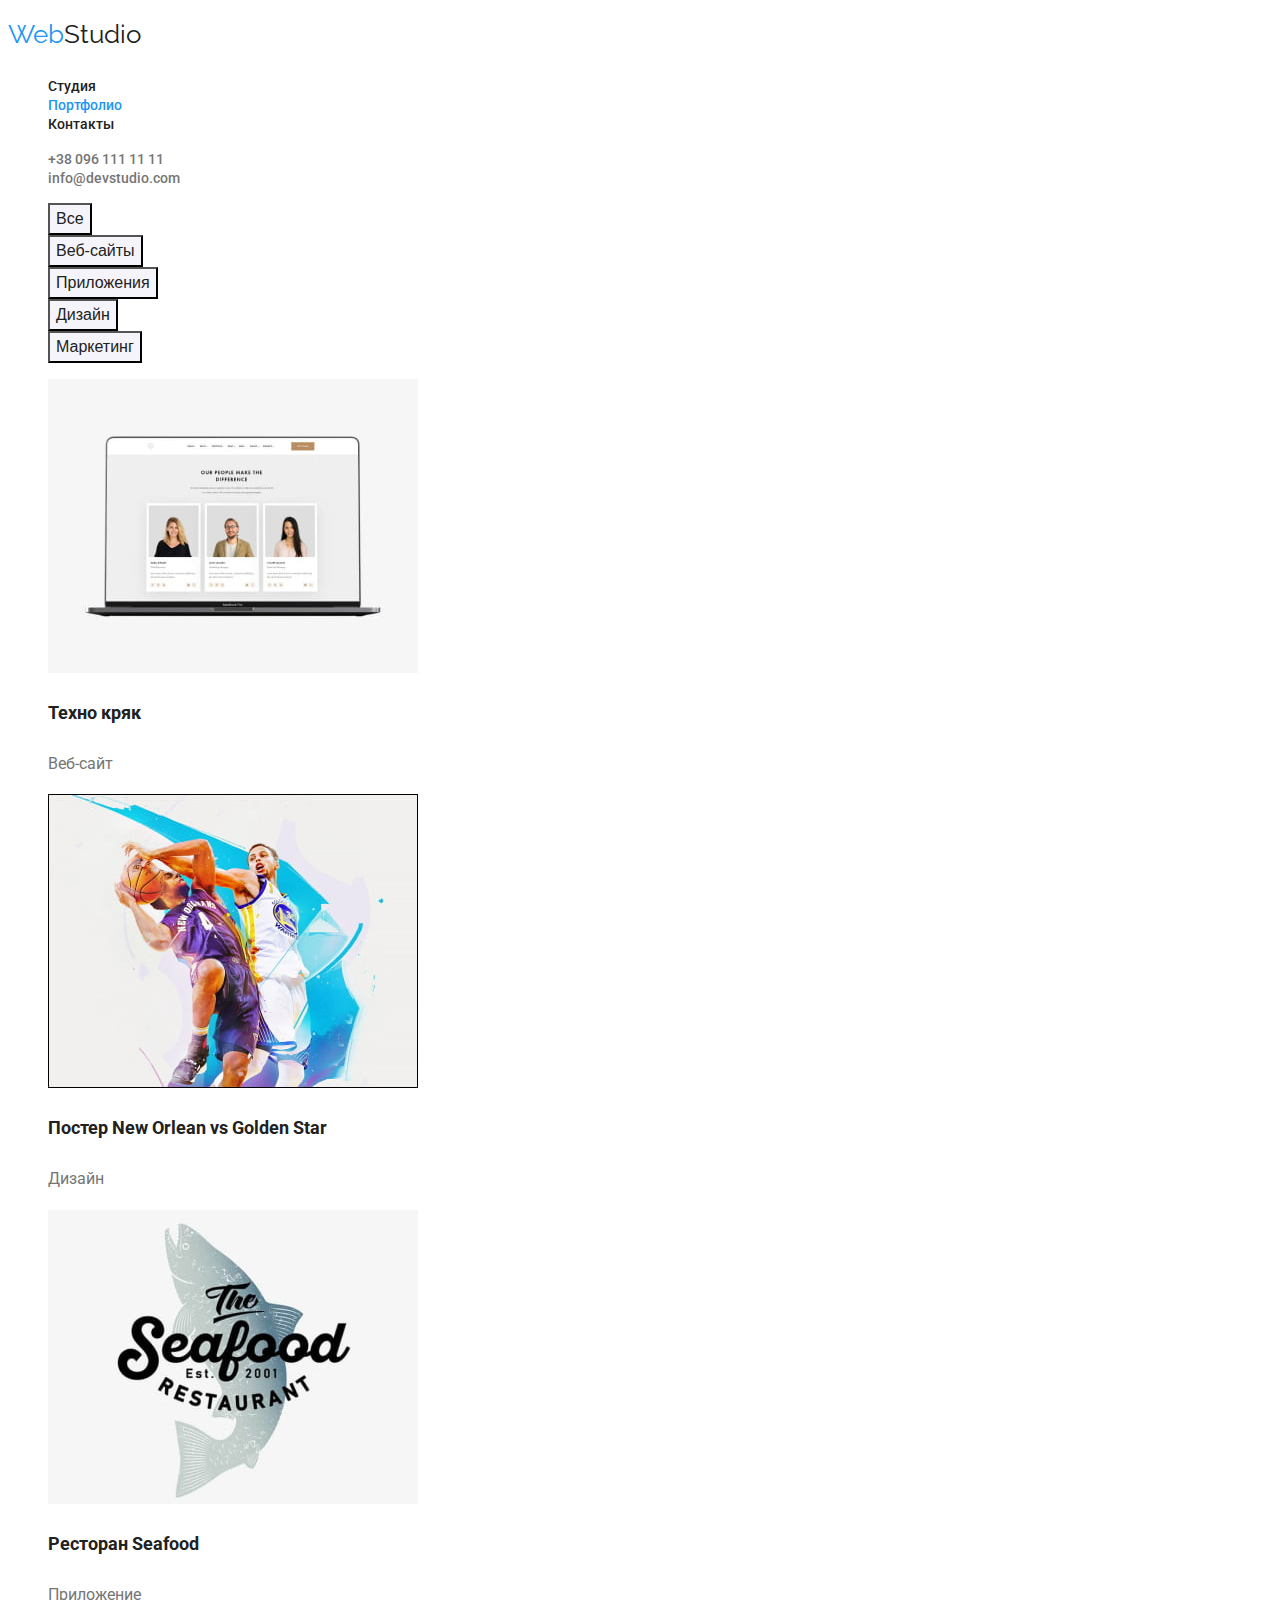
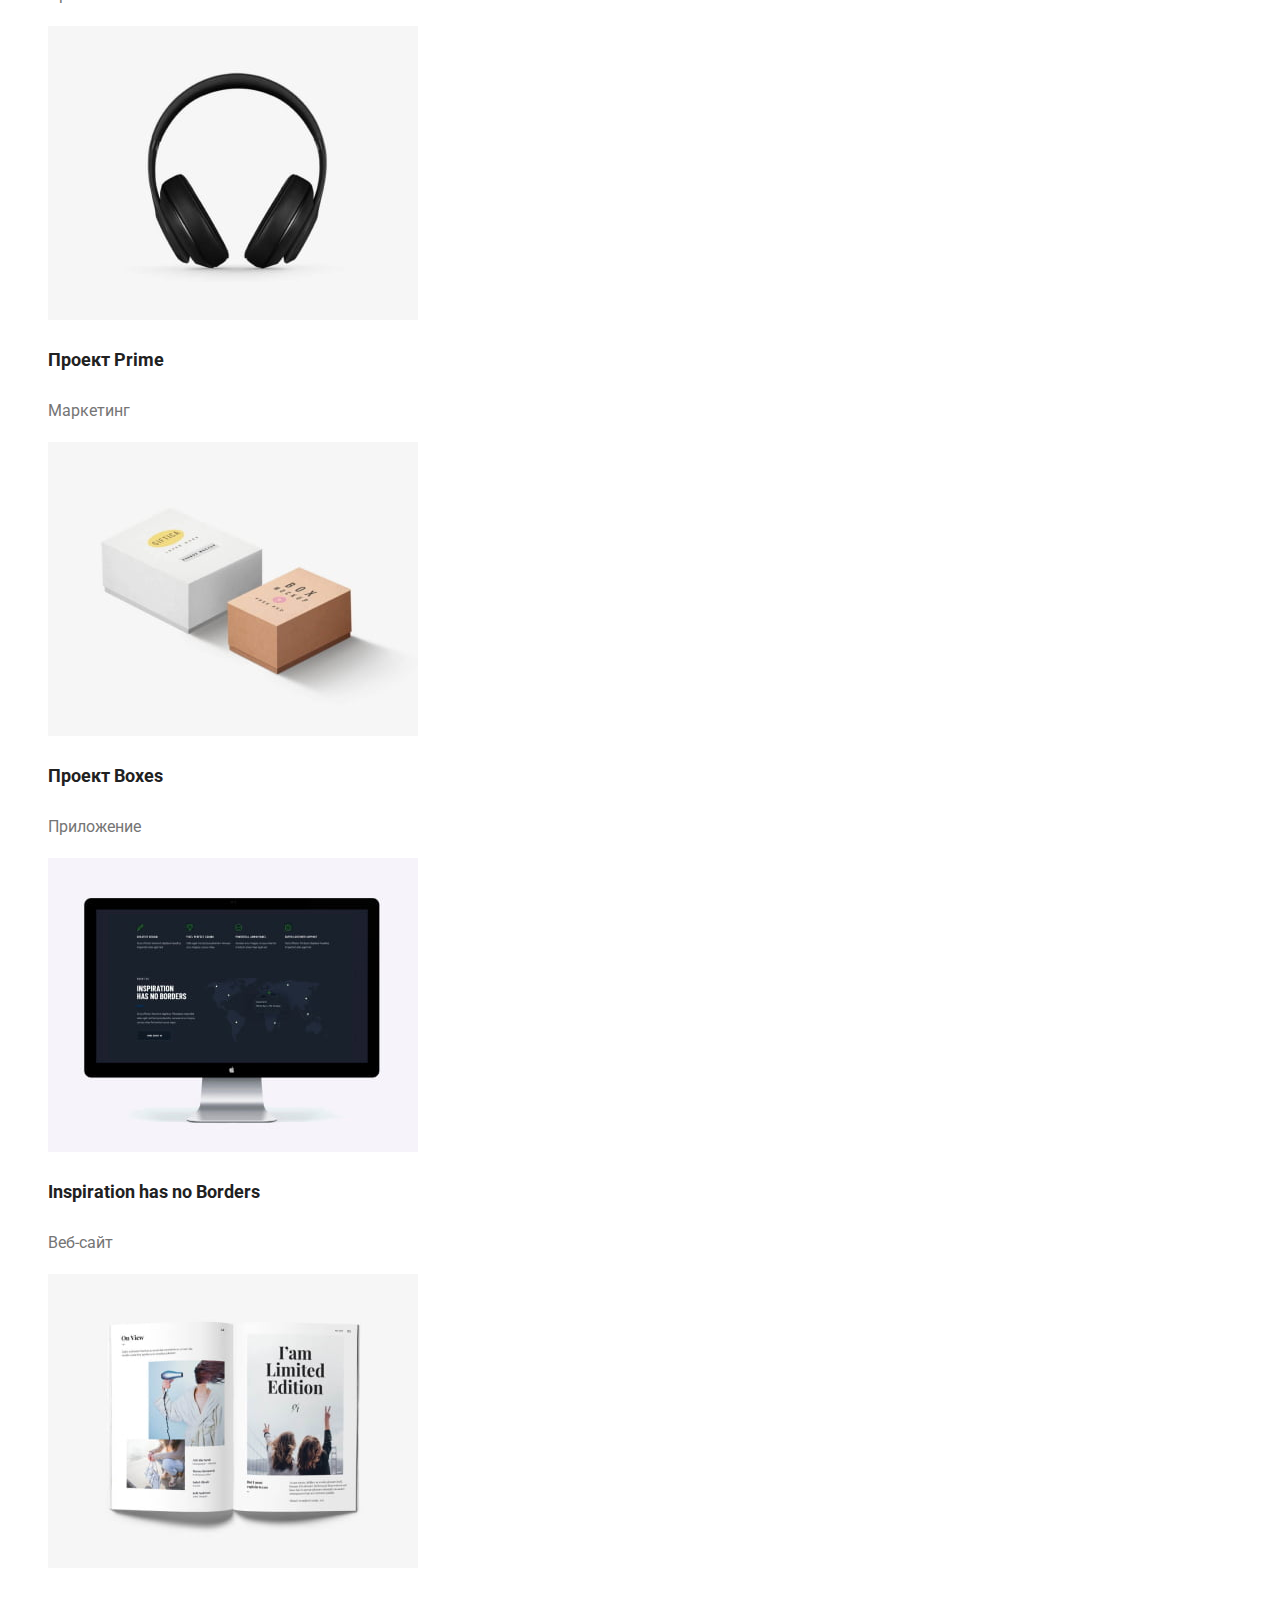
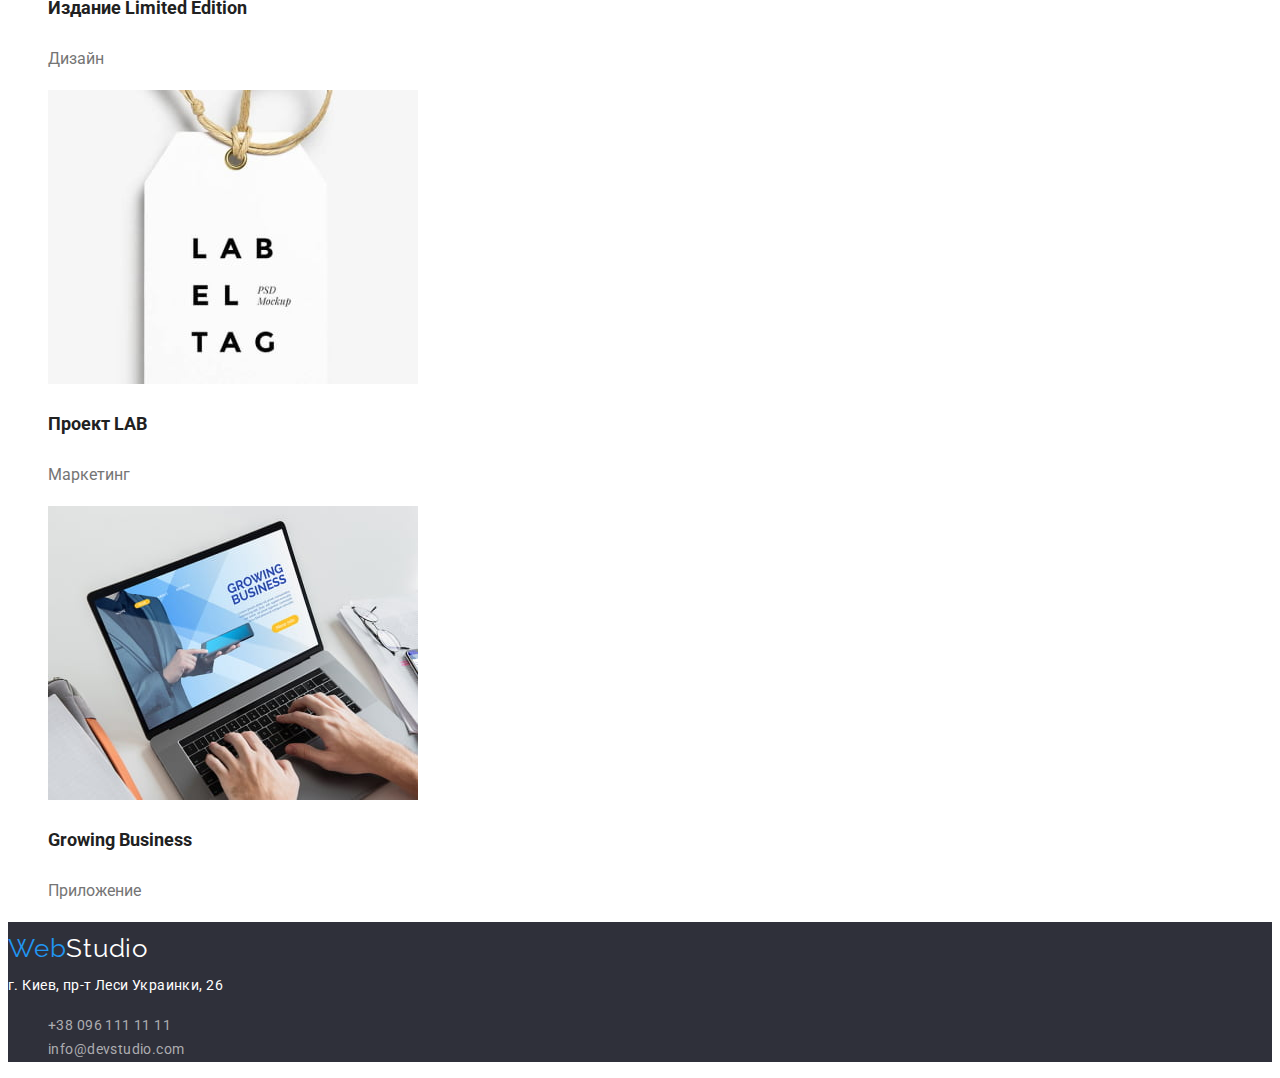
==== portfolio.html @ 0ae7100f "Начало ДЗ-3" ====
<!doctype html>
<html lang="ru">
<head>
    <meta charset="UTF-8">
    <meta http-equiv="X-UA-Compatible" content="IE=edge">
    <meta name="viewport" content="width=device-width, initial-scale=1.0">
    <title>Document</title>
    <link rel="stylesheet" href="css/styles.css">
    <link rel="preconnect" href="https://fonts.googleapis.com">
    <link rel="preconnect" href="https://fonts.gstatic.com" crossorigin>
    <link href="https://fonts.googleapis.com/css2?family=Raleway:wght@700&family=Roboto:wght@400;500;700;900&display=swap"
        rel="stylesheet">
</head>
<body>
    <!-- Шапка -->
<header>
    <section class="logo">
    <a class="logo-text" href=""><span class="logo-item">Web</span>Studio</a>
    </section>
    <nav>
        <ul class="header-list">
            <li><a class="nav-link" href="index.html">Студия</a></li>
            <li><a id="portfolio" class="nav-link" href="portfolio.html">Портфолио</a></li>
            <li><a class="nav-link" href="#">Контакты</a></li>
        </ul>

    </nav>

    <ul>
        <li><a class="contacts" href="tel:+380961111111">+38 096 111 11 11</a></li>
        <li><a class="contacts" href="mailto:info@devstudio.com">info@devstudio.com</a></li>
    </ul>
</header>
<!-- Основное -->
<main>
    <!-- Фильтры -->
<section class="main-content">
    
    <ul class="button-section">
        <li><button class="button-filter" type="button">Все</button></li>
        <li><button class="button-filter" type="button">Веб-сайты</button></li>
        <li><button class="button-filter" type="button">Приложения</button></li>
        <li><button class="button-filter" type="button">Дизайн</button></li>
        <li><button class="button-filter" type="button">Маркетинг</button></li>
    </ul>
    <!-- Портфолио -->
    <ul class="portfolio">
        <li><a href=""><img src="images/img-portfolio-sq.jpeg" width="370" alt="на ноутбуке открыт сайт"><h3 class="portfolio-h3">Техно кряк</h3><p class="portfolio-text">Веб-сайт</p></a></li>
        <li><a href=""><img src="images/img2-portfolio-sq.jpeg" width="370" alt="два баскетболиста боряться за мяч"><h3 class="portfolio-h3">Постер New Orlean vs Golden Star</h3><p class="portfolio-text">Дизайн</p></a></li>
        <li><a href=""><img src="images/img3-portfolio-sq.jpeg" width="370" alt="реклама ресторана морской еды"><h3 class="portfolio-h3">Ресторан Seafood</h3><p class="portfolio-text">Приложение</p></a></li>
        <li><a href=""><img src="images/img4-portfolio-sq.jpeg" width="370" alt="черные наушники"><h3 class="portfolio-h3">Проект Prime</h3><p class="portfolio-text">Маркетинг</p></a></li>
        <li><a href=""><img src="images/img5-portfolio-sq.jpeg" width="370" alt="две коробки коричневая и белая"><h3 class="portfolio-h3">Проект Boxes</h3><p class="portfolio-text">Приложение</p></a></li>
        <li><a href=""><img src="images/img6-portfolio-sq.jpeg" width="370" alt="экран компьютера с открытым сайтом"><h3 class="portfolio-h3">Inspiration has no Borders</h3><p class="portfolio-text">Веб-сайт</p></a></li>
        <li><a href=""><img src="images/img7-portfolio-sq.jpeg" width="370" alt="открытая книга"><h3 class="portfolio-h3">Издание Limited Edition</h3><p class="portfolio-text">Дизайн</p></a></li>
        <li><a href=""><img src="images/img8-portfolio-sq.jpeg" width="370" alt="лейба от одежды"><h3 class="portfolio-h3">Проект LAB</h3><p class="portfolio-text">Маркетинг</p></a></li>
        <li><a href=""><img src="images/img9-portfolio-sq.jpeg" width="370" alt="парень печатает на ноутбуке"><h3 class="portfolio-h3">Growing Business</h3><p class="portfolio-text">Приложение</p></a></li>
    </ul>
</section>
</main>
<!-- Подвал -->
<footer class="footer-section">
    <a class="logo-footer" href="#"><span class="logo-footer-text">Web</span>Studio</a>
    <address>
        <section class="address-item">г. Киев, пр-т Леси Украинки, 26</section> 
        <ul>
            <li><a class="contacts-footer" href="tel:+380961111111">+38 096 111 11 11</a></li>
            <li><a class="contacts-footer" href="mailto:info@devstudio.com">info@devstudio.com</a></li>
        </ul>
    </address>
</footer>
</body>
</html>
---- css/styles.css ----
:root {
  --white-color: #ffffff;
  --accent-color: #2196f3;
  --black-text-color: #212121;
  --grey-text-color: #757575;
  --h1-section-and-footer-color: #2f303a;
  --our-team-section-color: #f5f4fa;
  --footer-contacts-color: #acacb0;
  --nav-button-color: #f5f4fa;
  --button-hover-blue: #188ce8;
}
/* Тело */
body {
  font-family: Roboto, sans-serif;
  color: var(--black-text-color);
  background-color: var(--white-color);
}
/* PORTFOLIO HTML */
/* Шапка */
a {
  text-decoration: none;
}
ul {
  list-style: none;
}

.logo-text {
  font-size: 26px;
  line-height: 2;
  font-family: Raleway;
  text-decoration: none;
  color: var(--black-text-color);
}
.logo-text:hover {
  color: var(--black-text-color);
  background-color: var(--white-color);
}
.logo-text:focus {
  color: var(--black-text-color);
  background-color: var(--white-color);
}
.logo-item {
  color: var(--accent-color);
}
.logo-item:hover {
  color: var(--accent-color);
  background-color: var(--white-color);
}
.nav-link {
  font-size: 14px;
  line-height: 1.14;
  font-weight: 500;
  color: var(--black-text-color);
}
.nav-link:focus {
  background-color: var(--white-color);
  color: var(--accent-color);
}

/* Кнопки навигации сайта */
#studio {
  color: var(--accent-color);
}
#portfolio {
  color: var(--accent-color);
}
.contacts {
  font-weight: 500;
  font-size: 14px;
  line-height: 1.17;
  color: var(--grey-text-color);
}
.contacts:focus {
  color: var(--accent-color);
  background-color: var(--white-color);
}
/* Основное - кнопки филтры */
.button-filter-text:hover,
:focus {
  color: var(--white-color);
}
.button-filter-text {
  font-weight: 500;
  font-size: 16px;
  line-height: 1.62;
  color: #212121;
}

.button-filter {
  background-color: var(--nav-button-color);
  font-weight: 500;
  font-size: 16px;
  line-height: 1.62;
  color: #212121;
}
.button-filter:hover,
:focus {
  background-color: var(--accent-color);
  color: var(--white-color);
}
/* Портфолио */
.portfolio-h3 {
  font-weight: 700;
  font-size: 18px;
  line-height: 2;
  color: var(--black-text-color);
}
.portfolio-text {
  font-size: 16px;
  line-height: 1.87;
  color: var(--grey-text-color);
}
/* Интерактивные элементы */
li > a:hover {
  color: var(--accent-color);
}
li > a:focus {
}
/* Кнопки */
button[type='button']:hover,
:focus {
  cursor: pointer;
}
/* Подвал */
.footer-section {
  background-color: var(--h1-section-and-footer-color);
}
.logo-footer {
  font-size: 26px;
  line-height: 2;
  font-family: Raleway;
  text-decoration: none;

  letter-spacing: 0.03em;
}

.logo-footer-text {
  color: var(--accent-color);
}
.logo-footer-text:hover {
  color: var(--accent-color);
  background-color: var(--h1-section-and-footer-color);
}
.logo-footer-text:focus {
  color: var(--accent-color);
  background-color: var(--h1-section-and-footer-color);
}
.logo-footer {
  color: var(--white-color);
}
.logo-footer:hover {
  color: var(--white-color);
  background-color: var(--h1-section-and-footer-color);
}
.logo-footer:focus {
  color: var(--white-color);
  background-color: var(--h1-section-and-footer-color);
}

.address-item {
  color: var(--white-color);
  font-size: 14px;
  line-height: 1.71;
  font-style: normal;
  letter-spacing: 0.03em;
}
.contacts-footer {
  font-size: 14px;
  line-height: 1.71;
  color: var(--footer-contacts-color);
  font-style: normal;
  letter-spacing: 0.03em;
}
.contacts-footer:focus {
  color: var(--accent-color);
  background-color: var(--h1-section-and-footer-color);
}
/* INDEX HTML */
/* H1 section */
.top-section {
  background-color: var(--h1-section-and-footer-color);
}
.h1-text {
  font-weight: 900;
  font-size: 44px;
  line-height: 1.36;
  color: var(--white-color);
  letter-spacing: 0.06em;
  text-align: center;
}
.button-h1-section {
  background-color: var(--accent-color);
  font-weight: 700;
  font-size: 16px;
  line-height: 1.87;
  color: var(--white-color);
  letter-spacing: 0.06em;
  text-align: center;
}
.button-h1-section:hover,
:focus {
  background-color: var(--button-hover-blue);
  color: var(--white-color);
}

/* Наши преимущества */
.our-advantages-list {
  font-size: 14px;
  line-height: 1.71;
  letter-spacing: 0.03em;
  color: var(--grey-text-color);
}
.our-advantages-h3 {
  font-weight: 700;
  font-size: 14px;
  line-height: 1.14;
  letter-spacing: 0.03em;
  text-transform: uppercase;
  color: var(--black-text-color);
}
/* Чем мы занимаемся */
.what-we-do-text {
  font-weight: 700;
  font-size: 36px;
  line-height: 1.16;
  text-align: center;
  letter-spacing: 0.03em;
  color: var(--black-text-color);
}
/* Наша команда */
.our-team-section {
  background-color: var(--our-team-section-color);
}
.our-team {
  font-weight: 700;
  font-size: 36px;
  line-height: 1.16;
  text-align: center;
  letter-spacing: 0.03em;
  color: var(--black-text-color);
}
.our-team-name {
  font-weight: 500;
  font-size: 16px;
  line-height: 1.18;
  text-align: center;
  letter-spacing: 0.03em;
  color: var(--black-text-color);
}
.our-team-profession {
  font-size: 16px;
  line-height: 1.18;
  text-align: center;
  letter-spacing: 0.03em;
  color: var(--grey-text-color);
}
.logo-text:focus-within {
}
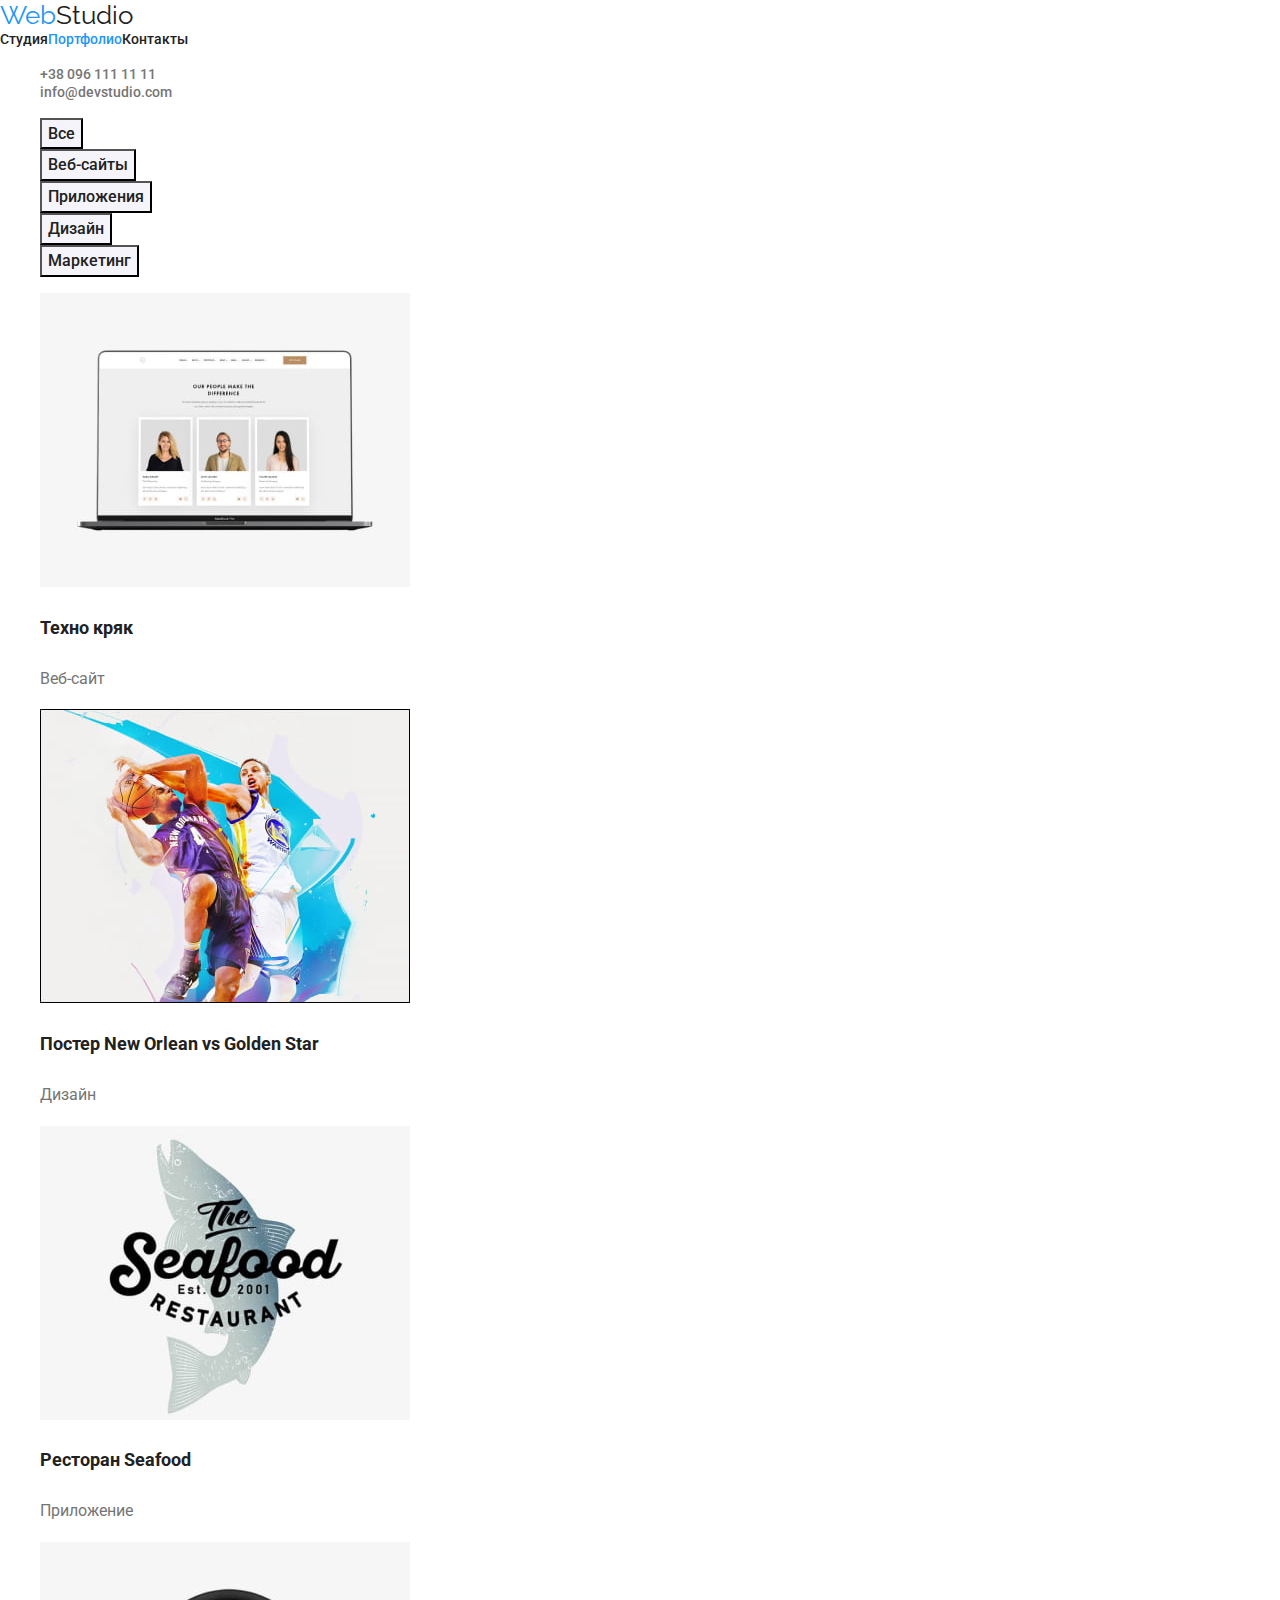
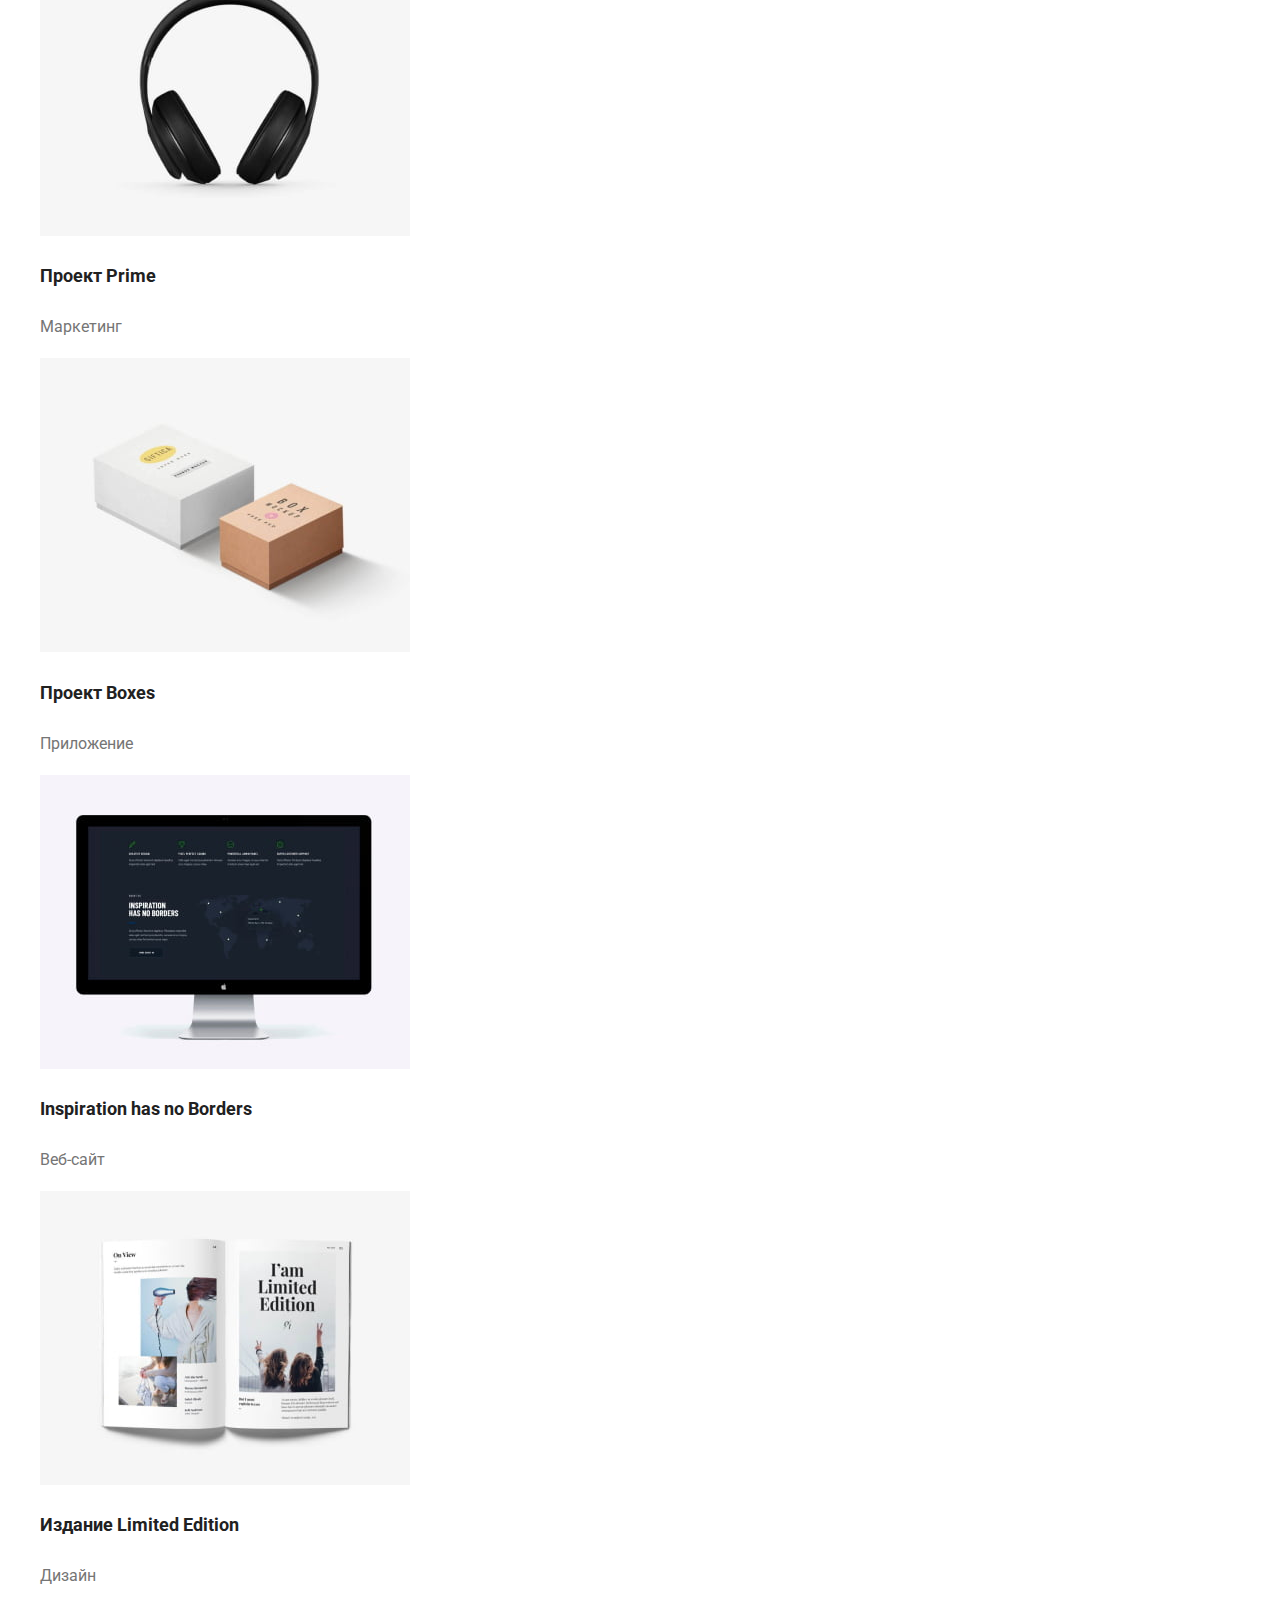
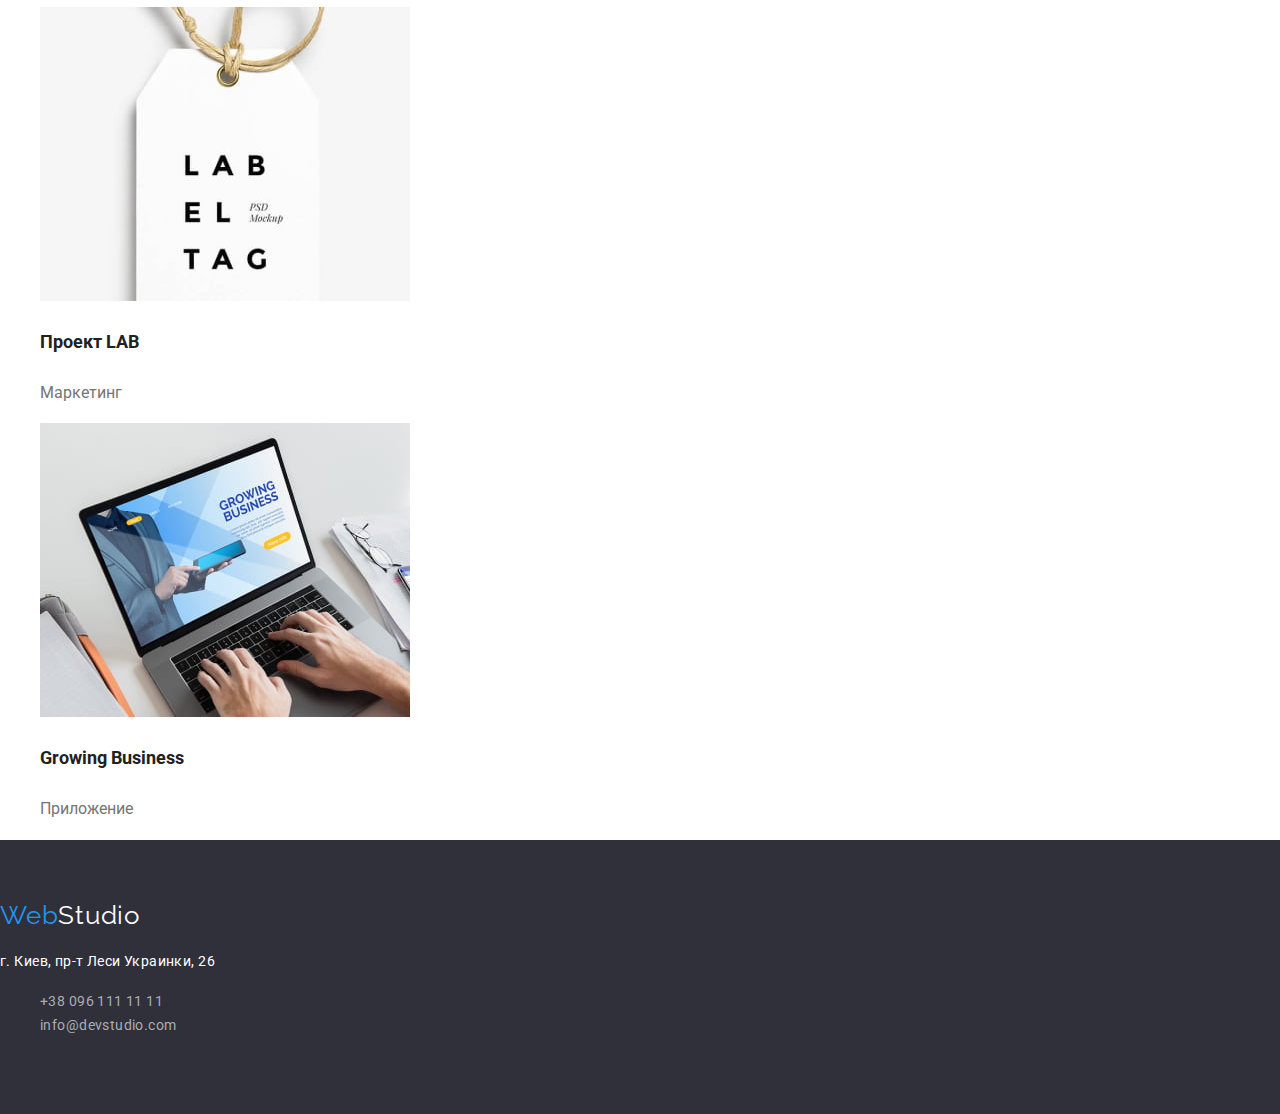
==== commit a478137a: "Оформление страницы Титл закончил" ====
--- a/portfolio.html
+++ b/portfolio.html
@@ -5,6 +5,7 @@
     <meta http-equiv="X-UA-Compatible" content="IE=edge">
     <meta name="viewport" content="width=device-width, initial-scale=1.0">
     <title>Document</title>
+    <link rel="stylesheet" href="https://cdnjs.cloudflare.com/ajax/libs/modern-normalize/1.1.0/modern-normalize.css">
     <link rel="stylesheet" href="css/styles.css">
     <link rel="preconnect" href="https://fonts.googleapis.com">
     <link rel="preconnect" href="https://fonts.gstatic.com" crossorigin>
@@ -12,6 +13,7 @@
         rel="stylesheet">
 </head>
 <body>
+
     <!-- Шапка -->
 <header>
     <section class="logo">
--- a/css/styles.css
+++ b/css/styles.css
@@ -23,10 +23,22 @@
 ul {
   list-style: none;
 }
-
+.container.header {
+  padding-top: 24px;
+  padding-bottom: 25px;
+  width: 1200px;
+  display: flex;
+  align-items: center;
+  margin-left: auto;
+  margin-right: auto;
+  justify-content: center;
+}
+.logo {
+  margin-right: 93px;
+}
 .logo-text {
   font-size: 26px;
-  line-height: 2;
+  line-height: 1.17;
   font-family: Raleway;
   text-decoration: none;
   color: var(--black-text-color);
@@ -45,6 +57,26 @@
 .logo-item:hover {
   color: var(--accent-color);
   background-color: var(--white-color);
+}
+.header-list {
+  display: flex;
+  padding-left: 0px;
+  margin: 0px;
+}
+.header-list .header-list-item:not(:last-child) {
+  margin-right: 50px;
+}
+
+.nav-list {
+  display: flex;
+  padding-left: 0px;
+  margin-left: 331px;
+  margin-top: 0px;
+  margin-bottom: 0px;
+}
+
+.nav-list .list-item:not(:last-child) {
+  margin-right: 50px;
 }
 .nav-link {
   font-size: 14px;
@@ -114,20 +146,23 @@
 li > a:hover {
   color: var(--accent-color);
 }
-li > a:focus {
-}
+
 /* Кнопки */
 button[type='button']:hover,
 :focus {
   cursor: pointer;
 }
 /* Подвал */
+.footer-section-content {
+}
 .footer-section {
   background-color: var(--h1-section-and-footer-color);
+  padding-top: 60px;
+  padding-bottom: 60px;
 }
 .logo-footer {
   font-size: 26px;
-  line-height: 2;
+  line-height: 1.17;
   font-family: Raleway;
   text-decoration: none;
 
@@ -146,7 +181,9 @@
   background-color: var(--h1-section-and-footer-color);
 }
 .logo-footer {
-  color: var(--white-color);
+  display: block;
+  color: var(--white-color);
+  margin-bottom: 20px;
 }
 .logo-footer:hover {
   color: var(--white-color);
@@ -156,7 +193,11 @@
   color: var(--white-color);
   background-color: var(--h1-section-and-footer-color);
 }
-
+.footer-list-contacts {
+  padding-left: 0px;
+  margin-bottom: 0px;
+  margin-top: 0px;
+}
 .address-item {
   color: var(--white-color);
   font-size: 14px;
@@ -171,6 +212,9 @@
   font-style: normal;
   letter-spacing: 0.03em;
 }
+.footer-list-contacts > li {
+  margin-top: 9px;
+}
 .contacts-footer:focus {
   color: var(--accent-color);
   background-color: var(--h1-section-and-footer-color);
@@ -180,22 +224,42 @@
 .top-section {
   background-color: var(--h1-section-and-footer-color);
 }
+.container {
+  width: 1200px;
+  margin-left: auto;
+  margin-right: auto;
+  padding-left: 15px;
+  padding-right: 15px;
+}
+.hero {
+  text-align: center;
+  padding-top: 200px;
+  padding-bottom: 200px;
+}
+
 .h1-text {
+  width: 696px;
   font-weight: 900;
   font-size: 44px;
   line-height: 1.36;
   color: var(--white-color);
   letter-spacing: 0.06em;
-  text-align: center;
+  margin-left: auto;
+  margin-right: auto;
+  margin-top: 0px;
+  margin-bottom: 0px;
+  padding-bottom: 30px;
+  text-transform: uppercase;
 }
 .button-h1-section {
+  display: inline-block;
   background-color: var(--accent-color);
   font-weight: 700;
   font-size: 16px;
   line-height: 1.87;
   color: var(--white-color);
   letter-spacing: 0.06em;
-  text-align: center;
+  padding: 10px 32px;
 }
 .button-h1-section:hover,
 :focus {
@@ -204,7 +268,21 @@
 }
 
 /* Наши преимущества */
+.container.our-advantages {
+  padding-top: 94px;
+  padding-bottom: 94px;
+}
 .our-advantages-list {
+  display: flex;
+  padding: 0px;
+  justify-content: center;
+  margin: 0px;
+}
+.our-advantages-list .our-advantages-text:not(:last-child) {
+  margin-right: 30px;
+}
+.our-advantages-text {
+  width: 270px;
   font-size: 14px;
   line-height: 1.71;
   letter-spacing: 0.03em;
@@ -217,6 +295,10 @@
   letter-spacing: 0.03em;
   text-transform: uppercase;
   color: var(--black-text-color);
+  margin: 0px;
+}
+li > p {
+  margin: 0px;
 }
 /* Чем мы занимаемся */
 .what-we-do-text {
@@ -226,11 +308,37 @@
   text-align: center;
   letter-spacing: 0.03em;
   color: var(--black-text-color);
+  margin: 0px;
+}
+.what-we-do-img-list {
+  display: flex;
+  justify-content: center;
+  margin-top: 50px;
+  margin-bottom: 0px;
+  padding: 0px;
+}
+.what-we-do-img-list .what-we-do-img-item:not(:last-child) {
+  padding-right: 30px;
 }
 /* Наша команда */
 .our-team-section {
   background-color: var(--our-team-section-color);
 }
+.our-team-table {
+  margin-top: 94px;
+  padding-top: 94px;
+}
+.our-team-list {
+  display: flex;
+  padding-bottom: 94px;
+  margin-top: 50px;
+  margin-bottom: 0px;
+  justify-content: center;
+  padding-left: 0px;
+}
+.our-team-list .our-team-item:not(:last-child) {
+  margin-right: 30px;
+}
 .our-team {
   font-weight: 700;
   font-size: 36px;
@@ -238,6 +346,10 @@
   text-align: center;
   letter-spacing: 0.03em;
   color: var(--black-text-color);
+  margin: 0px;
+}
+.our-team-item {
+  background-color: var(--white-color);
 }
 .our-team-name {
   font-weight: 500;
@@ -246,6 +358,9 @@
   text-align: center;
   letter-spacing: 0.03em;
   color: var(--black-text-color);
+  margin: 0px;
+  padding-top: 30px;
+  padding-bottom: 10px;
 }
 .our-team-profession {
   font-size: 16px;
@@ -253,6 +368,6 @@
   text-align: center;
   letter-spacing: 0.03em;
   color: var(--grey-text-color);
-}
-.logo-text:focus-within {
-}
+  margin: 0px;
+  padding-bottom: 30px;
+}
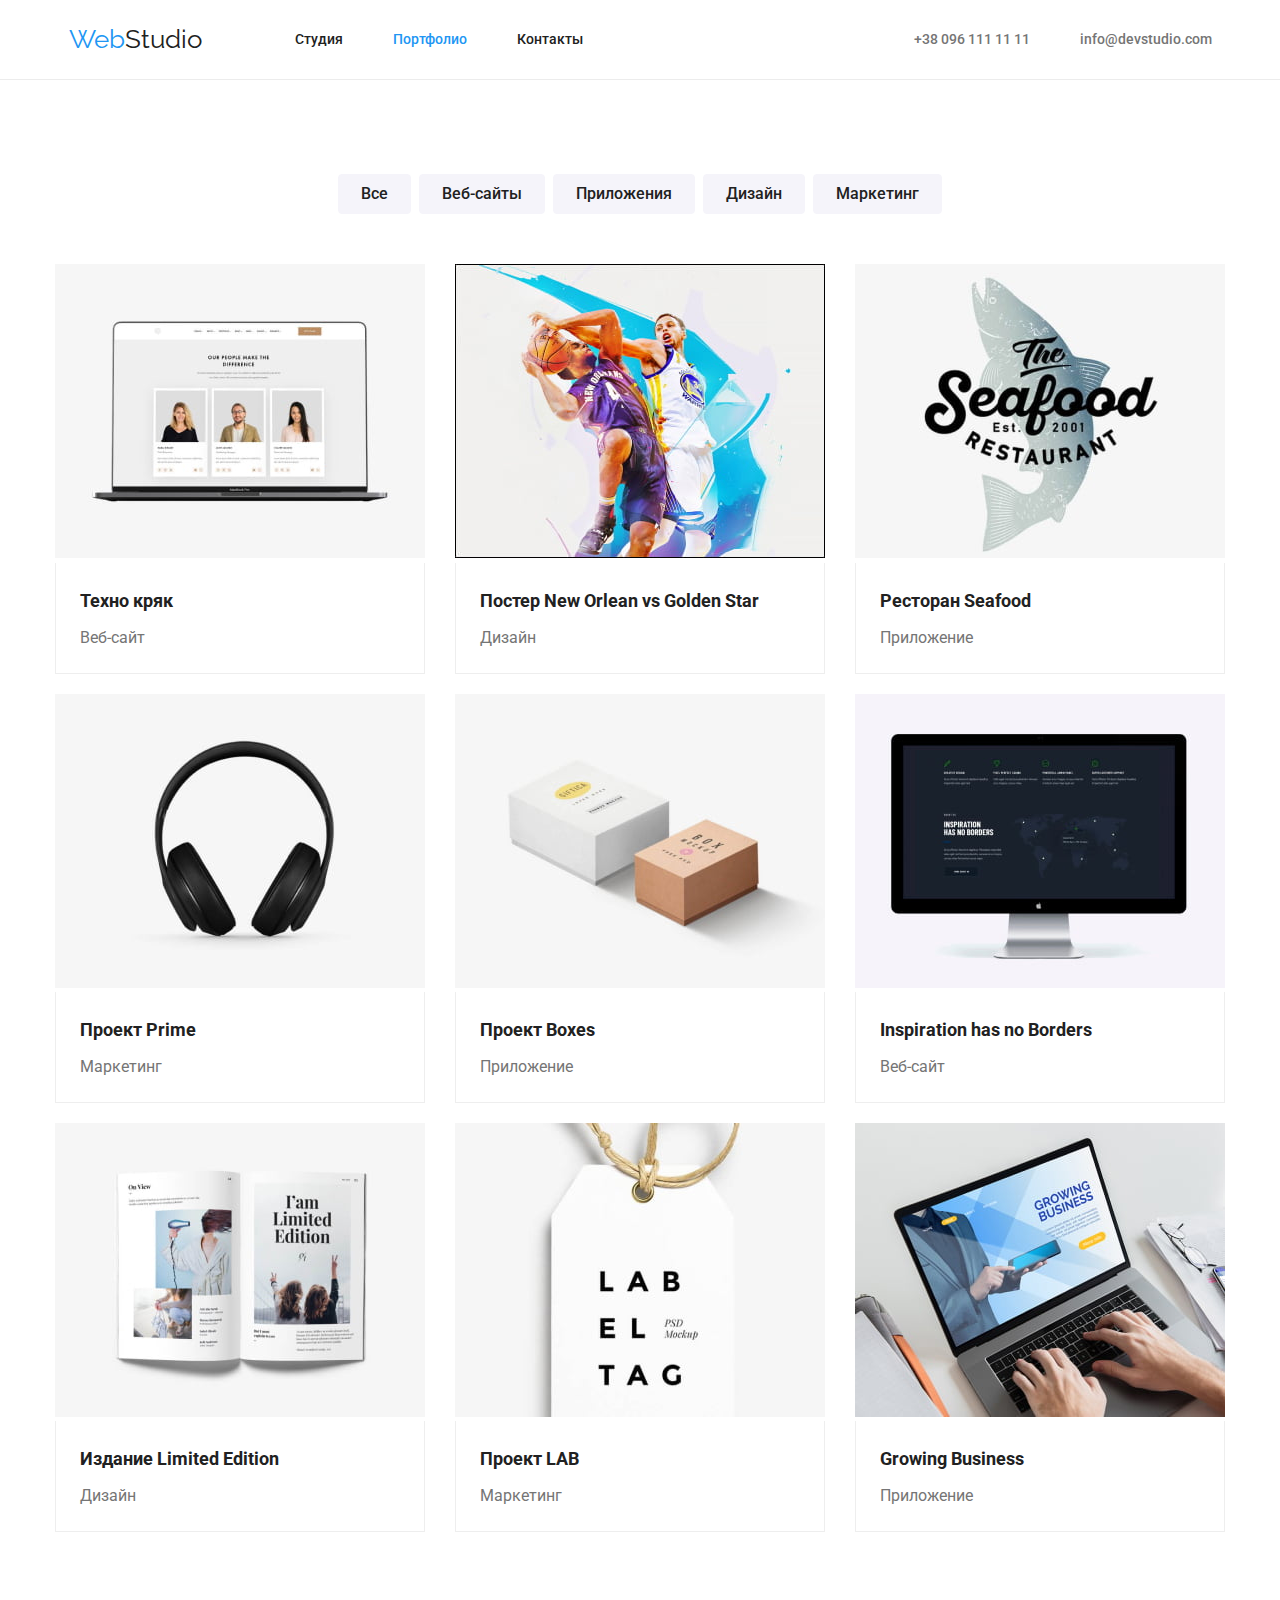
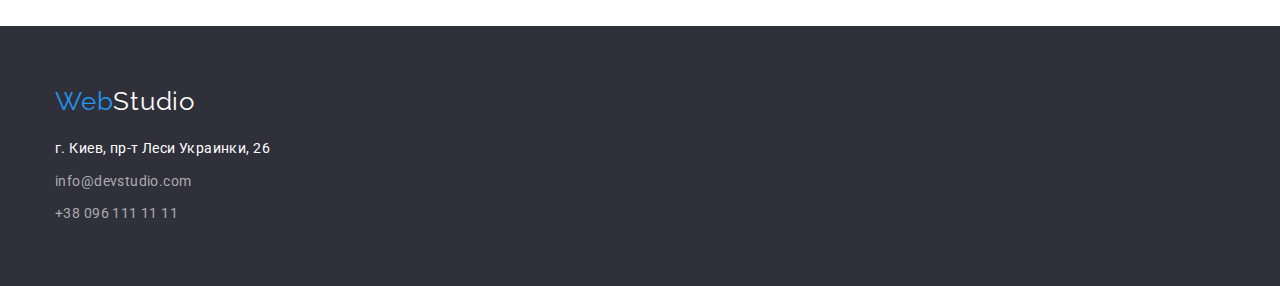
==== commit 72a59a65: "ДЗ-3 готово к проверке" ====
--- a/portfolio.html
+++ b/portfolio.html
@@ -16,59 +16,68 @@
 
     <!-- Шапка -->
 <header>
+    <div class="container header">
     <section class="logo">
     <a class="logo-text" href=""><span class="logo-item">Web</span>Studio</a>
     </section>
-    <nav>
+    <nav class="nav-section">
         <ul class="header-list">
-            <li><a class="nav-link" href="index.html">Студия</a></li>
-            <li><a id="portfolio" class="nav-link" href="portfolio.html">Портфолио</a></li>
-            <li><a class="nav-link" href="#">Контакты</a></li>
+            <li class="header-list-item"><a class="nav-link" href="index.html">Студия</a></li>
+            <li class="header-list-item"><a id="portfolio" class="nav-link" href="portfolio.html">Портфолио</a></li>
+            <li class="header-list-item"><a class="nav-link" href="#">Контакты</a></li>
         </ul>
 
     </nav>
 
-    <ul>
-        <li><a class="contacts" href="tel:+380961111111">+38 096 111 11 11</a></li>
-        <li><a class="contacts" href="mailto:info@devstudio.com">info@devstudio.com</a></li>
+    <ul class="nav-list">
+        <li class="list-item"><a class="contacts" href="tel:+380961111111">+38 096 111 11 11</a></li>
+        <li class="list-item"><a class="contacts" href="mailto:info@devstudio.com">info@devstudio.com</a></li>
     </ul>
+    </div>
 </header>
 <!-- Основное -->
 <main>
     <!-- Фильтры -->
 <section class="main-content">
+    <div class="container main-container">
     
     <ul class="button-section">
-        <li><button class="button-filter" type="button">Все</button></li>
-        <li><button class="button-filter" type="button">Веб-сайты</button></li>
-        <li><button class="button-filter" type="button">Приложения</button></li>
-        <li><button class="button-filter" type="button">Дизайн</button></li>
-        <li><button class="button-filter" type="button">Маркетинг</button></li>
+        <li class="button-list"><button class="button-filter" type="button">Все</button></li>
+        <li class="button-list"><button class="button-filter" type="button">Веб-сайты</button></li>
+        <li class="button-list"><button class="button-filter" type="button">Приложения</button></li>
+        <li class="button-list"><button class="button-filter" type="button">Дизайн</button></li>
+        <li class="button-list"><button class="button-filter" type="button">Маркетинг</button></li>
     </ul>
     <!-- Портфолио -->
     <ul class="portfolio">
-        <li><a href=""><img src="images/img-portfolio-sq.jpeg" width="370" alt="на ноутбуке открыт сайт"><h3 class="portfolio-h3">Техно кряк</h3><p class="portfolio-text">Веб-сайт</p></a></li>
-        <li><a href=""><img src="images/img2-portfolio-sq.jpeg" width="370" alt="два баскетболиста боряться за мяч"><h3 class="portfolio-h3">Постер New Orlean vs Golden Star</h3><p class="portfolio-text">Дизайн</p></a></li>
-        <li><a href=""><img src="images/img3-portfolio-sq.jpeg" width="370" alt="реклама ресторана морской еды"><h3 class="portfolio-h3">Ресторан Seafood</h3><p class="portfolio-text">Приложение</p></a></li>
-        <li><a href=""><img src="images/img4-portfolio-sq.jpeg" width="370" alt="черные наушники"><h3 class="portfolio-h3">Проект Prime</h3><p class="portfolio-text">Маркетинг</p></a></li>
-        <li><a href=""><img src="images/img5-portfolio-sq.jpeg" width="370" alt="две коробки коричневая и белая"><h3 class="portfolio-h3">Проект Boxes</h3><p class="portfolio-text">Приложение</p></a></li>
-        <li><a href=""><img src="images/img6-portfolio-sq.jpeg" width="370" alt="экран компьютера с открытым сайтом"><h3 class="portfolio-h3">Inspiration has no Borders</h3><p class="portfolio-text">Веб-сайт</p></a></li>
-        <li><a href=""><img src="images/img7-portfolio-sq.jpeg" width="370" alt="открытая книга"><h3 class="portfolio-h3">Издание Limited Edition</h3><p class="portfolio-text">Дизайн</p></a></li>
-        <li><a href=""><img src="images/img8-portfolio-sq.jpeg" width="370" alt="лейба от одежды"><h3 class="portfolio-h3">Проект LAB</h3><p class="portfolio-text">Маркетинг</p></a></li>
-        <li><a href=""><img src="images/img9-portfolio-sq.jpeg" width="370" alt="парень печатает на ноутбуке"><h3 class="portfolio-h3">Growing Business</h3><p class="portfolio-text">Приложение</p></a></li>
+        <li class="portfolio-list"><a href=""><img src="images/img-portfolio-sq.jpeg" width="370" alt="на ноутбуке открыт сайт"> <div class="portfolio-list-text"><h3 class="portfolio-h3">Техно кряк</h3><p class="portfolio-text">Веб-сайт</p></div>
+        </a></li>
+        <li class="portfolio-list"><a href=""><img src="images/img2-portfolio-sq.jpeg" width="370" alt="два баскетболиста боряться за мяч"> <div class="portfolio-list-text"><h3 class="portfolio-h3">Постер New Orlean vs Golden Star</h3><p class="portfolio-text">Дизайн</p></div></a></li>
+        <li class="portfolio-list"><a href=""><img src="images/img3-portfolio-sq.jpeg" width="370" alt="реклама ресторана морской еды"> <div class="portfolio-list-text"><h3 class="portfolio-h3">Ресторан Seafood</h3><p class="portfolio-text">Приложение</p></div></a></li>
+        <li class="portfolio-list"><a href=""><img src="images/img4-portfolio-sq.jpeg" width="370" alt="черные наушники"> <div class="portfolio-list-text"><h3 class="portfolio-h3">Проект Prime</h3><p class="portfolio-text">Маркетинг</p></div></a></li>
+        <li class="portfolio-list"><a href=""><img src="images/img5-portfolio-sq.jpeg" width="370" alt="две коробки коричневая и белая"> <div class="portfolio-list-text"><h3 class="portfolio-h3">Проект Boxes</h3><p class="portfolio-text">Приложение</p></div></a></li>
+        <li class="portfolio-list"><a href=""><img src="images/img6-portfolio-sq.jpeg" width="370" alt="экран компьютера с открытым сайтом"> <div class="portfolio-list-text"><h3 class="portfolio-h3">Inspiration has no Borders</h3><p class="portfolio-text">Веб-сайт</p></div></a></li>
+        <li class="portfolio-list"><a href=""><img src="images/img7-portfolio-sq.jpeg" width="370" alt="открытая книга"> <div class="portfolio-list-text"><h3 class="portfolio-h3">Издание Limited Edition</h3><p class="portfolio-text">Дизайн</p></div></a></li>
+        <li class="portfolio-list"><a href=""><img src="images/img8-portfolio-sq.jpeg" width="370" alt="лейба от одежды"> <div class="portfolio-list-text"><h3 class="portfolio-h3">Проект LAB</h3><p class="portfolio-text">Маркетинг</p></div></a></li>
+        <li class="portfolio-list"><a href=""><img src="images/img9-portfolio-sq.jpeg" width="370" alt="парень печатает на ноутбуке"> <div class="portfolio-list-text"><h3 class="portfolio-h3">Growing Business</h3><p class="portfolio-text">Приложение</p></div></a></li>
     </ul>
 </section>
+</div>
 </main>
 <!-- Подвал -->
 <footer class="footer-section">
-    <a class="logo-footer" href="#"><span class="logo-footer-text">Web</span>Studio</a>
-    <address>
-        <section class="address-item">г. Киев, пр-т Леси Украинки, 26</section> 
-        <ul>
-            <li><a class="contacts-footer" href="tel:+380961111111">+38 096 111 11 11</a></li>
-            <li><a class="contacts-footer" href="mailto:info@devstudio.com">info@devstudio.com</a></li>
-        </ul>
-    </address>
+    <div class="container footer-section-content">
+        <a class="logo-footer" href="#"><span class="logo-footer-text">Web</span><span
+                class="logo-footer-text-two">Studio</span></a>
+        <address>
+            <section class="address-item">г. Киев, пр-т Леси Украинки, 26</section>
+            <ul class="footer-list-contacts">
+                <li><a class="contacts-footer" href="mailto:info@devstudio.com">info@devstudio.com</a></li>
+                <li><a class="contacts-footer" href="tel:+380961111111">+38 096 111 11 11</a></li>
+
+            </ul>
+        </address>
+    </div>
 </footer>
 </body>
 </html>--- a/css/styles.css
+++ b/css/styles.css
@@ -8,6 +8,8 @@
   --footer-contacts-color: #acacb0;
   --nav-button-color: #f5f4fa;
   --button-hover-blue: #188ce8;
+  --border-header-color: #ececec;
+  --botder-list-text: #eeeeee;
 }
 /* Тело */
 body {
@@ -17,11 +19,15 @@
 }
 /* PORTFOLIO HTML */
 /* Шапка */
+
 a {
   text-decoration: none;
 }
 ul {
   list-style: none;
+}
+header {
+  border-bottom: 1px solid var(--border-header-color);
 }
 .container.header {
   padding-top: 24px;
@@ -88,7 +94,11 @@
   background-color: var(--white-color);
   color: var(--accent-color);
 }
-
+/* Основной контент */
+.main-content {
+  margin-top: 94px;
+  margin-bottom: 94px;
+}
 /* Кнопки навигации сайта */
 #studio {
   color: var(--accent-color);
@@ -107,6 +117,16 @@
   background-color: var(--white-color);
 }
 /* Основное - кнопки филтры */
+.button-section {
+  display: flex;
+  justify-content: center;
+  margin-top: 0px;
+  margin-bottom: 50px;
+  padding-left: 0px;
+}
+.button-section .button-list:not(:last-child) {
+  margin-right: 8px;
+}
 .button-filter-text:hover,
 :focus {
   color: var(--white-color);
@@ -124,6 +144,9 @@
   font-size: 16px;
   line-height: 1.62;
   color: #212121;
+  padding: 6px 22px;
+  border-radius: 4px;
+  border: 1px solid var(--nav-button-color);
 }
 .button-filter:hover,
 :focus {
@@ -131,16 +154,48 @@
   color: var(--white-color);
 }
 /* Портфолио */
+
+.portfolio {
+  margin-top: 0px;
+  display: flex;
+  justify-content: center;
+  flex-wrap: wrap;
+  padding-left: 0px;
+  margin-bottom: 0px;
+}
+.portfolio-list {
+  margin-bottom: 20px;
+}
+/* 1px solid var(--border-header-color); */
+.portfolio-list-text {
+  padding-left: 24px;
+  padding-right: 24px;
+  padding-top: 20px;
+  padding-bottom: 20px;
+  border-right: 1px solid var(--botder-list-text);
+  border-left: 1px solid var(--botder-list-text);
+  border-bottom: 1px solid var(--botder-list-text);
+}
+.portfolio .portfolio-list:not(:nth-child(3n)) {
+  margin-right: 30px;
+}
+.portfolio .portfolio-list:nth-child(n + 7) {
+  margin-bottom: 0px;
+}
 .portfolio-h3 {
   font-weight: 700;
   font-size: 18px;
   line-height: 2;
   color: var(--black-text-color);
+  padding-bottom: 4px;
+  margin: 0px;
 }
 .portfolio-text {
   font-size: 16px;
   line-height: 1.87;
   color: var(--grey-text-color);
+  margin-top: 0px;
+  margin-bottom: 0px;
 }
 /* Интерактивные элементы */
 li > a:hover {
@@ -212,8 +267,11 @@
   font-style: normal;
   letter-spacing: 0.03em;
 }
-.footer-list-contacts > li {
+.footer-list-contacts {
   margin-top: 9px;
+}
+.footer-list-contacts li:nth-child(2n) {
+  padding-top: 9px;
 }
 .contacts-footer:focus {
   color: var(--accent-color);
@@ -296,6 +354,7 @@
   text-transform: uppercase;
   color: var(--black-text-color);
   margin: 0px;
+  margin-bottom: 10px;
 }
 li > p {
   margin: 0px;
@@ -318,19 +377,19 @@
   padding: 0px;
 }
 .what-we-do-img-list .what-we-do-img-item:not(:last-child) {
-  padding-right: 30px;
+  margin-right: 30px;
 }
 /* Наша команда */
 .our-team-section {
   background-color: var(--our-team-section-color);
+  margin-top: 94px;
 }
 .our-team-table {
-  margin-top: 94px;
   padding-top: 94px;
+  padding-bottom: 94px;
 }
 .our-team-list {
   display: flex;
-  padding-bottom: 94px;
   margin-top: 50px;
   margin-bottom: 0px;
   justify-content: center;
@@ -351,6 +410,10 @@
 .our-team-item {
   background-color: var(--white-color);
 }
+.our-team-about-text {
+  padding-top: 30px;
+  padding-bottom: 30px;
+}
 .our-team-name {
   font-weight: 500;
   font-size: 16px;
@@ -359,7 +422,6 @@
   letter-spacing: 0.03em;
   color: var(--black-text-color);
   margin: 0px;
-  padding-top: 30px;
   padding-bottom: 10px;
 }
 .our-team-profession {
@@ -369,5 +431,4 @@
   letter-spacing: 0.03em;
   color: var(--grey-text-color);
   margin: 0px;
-  padding-bottom: 30px;
-}
+}
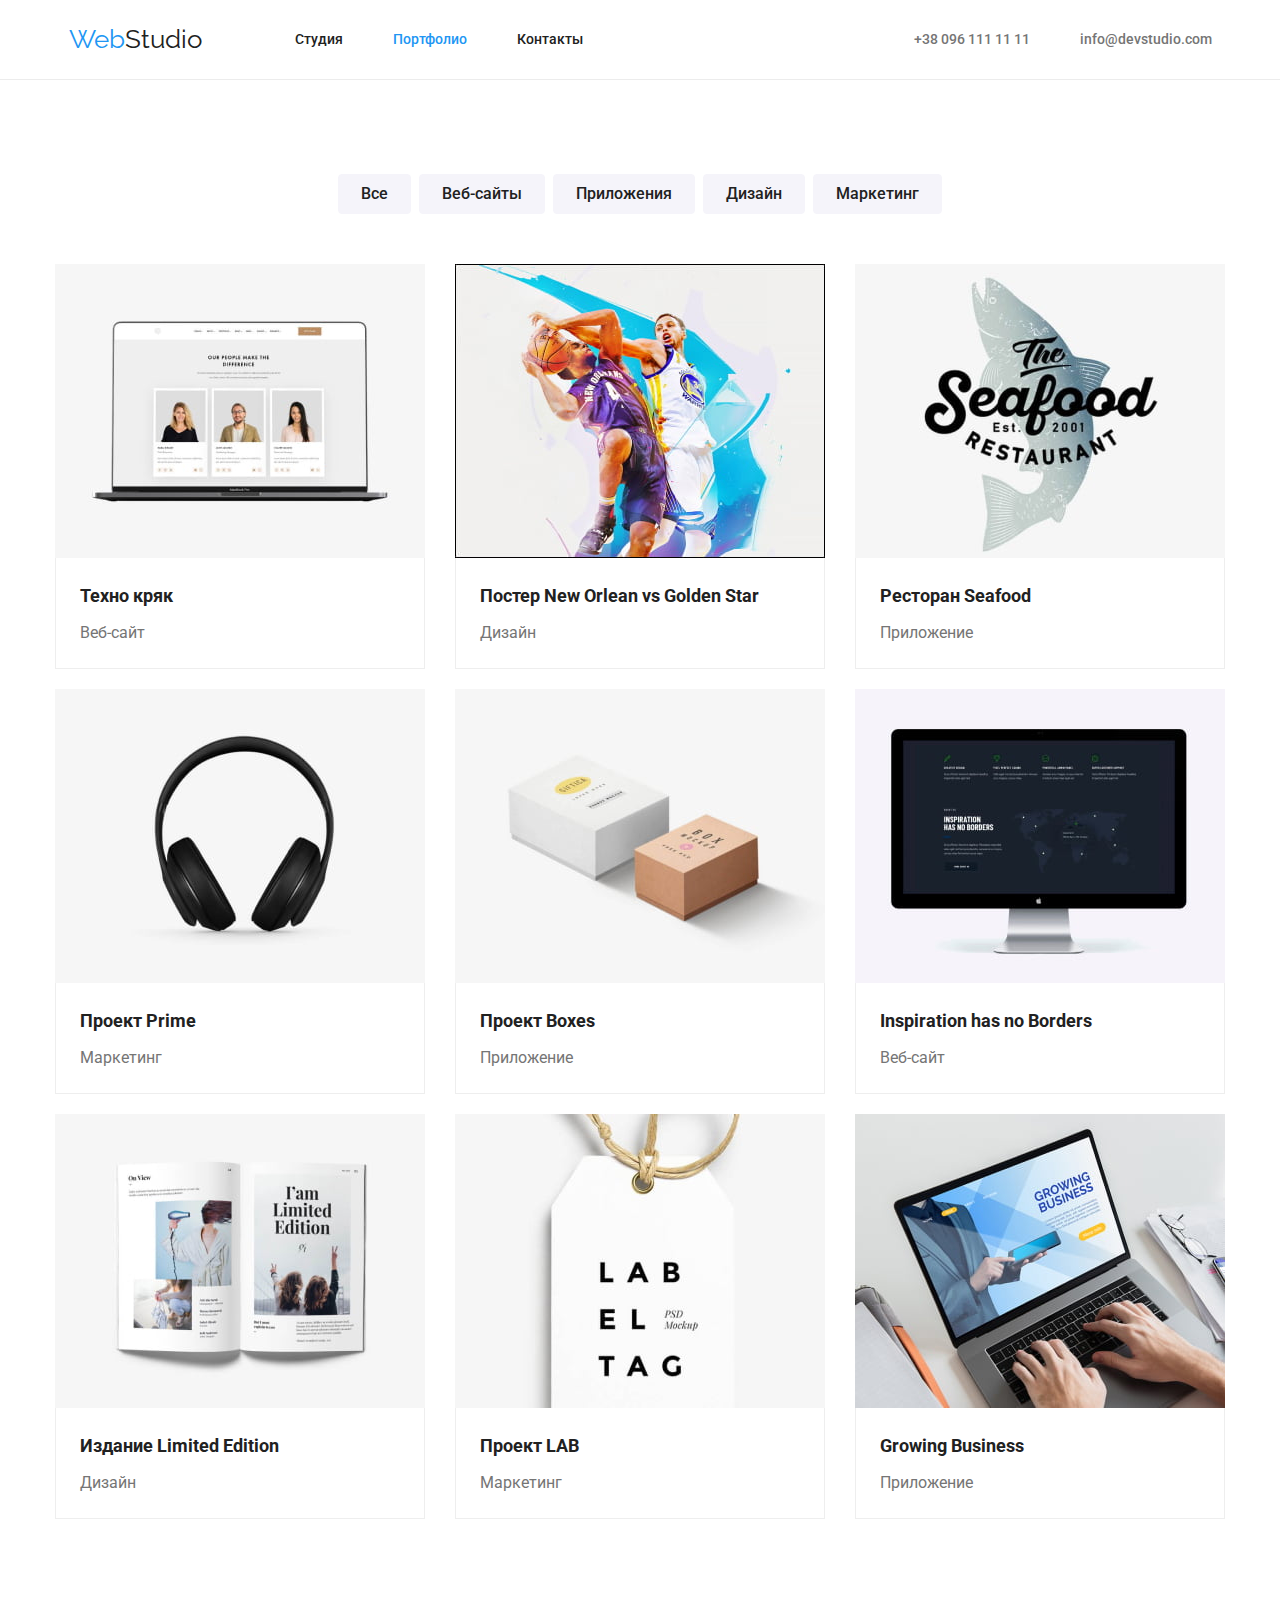
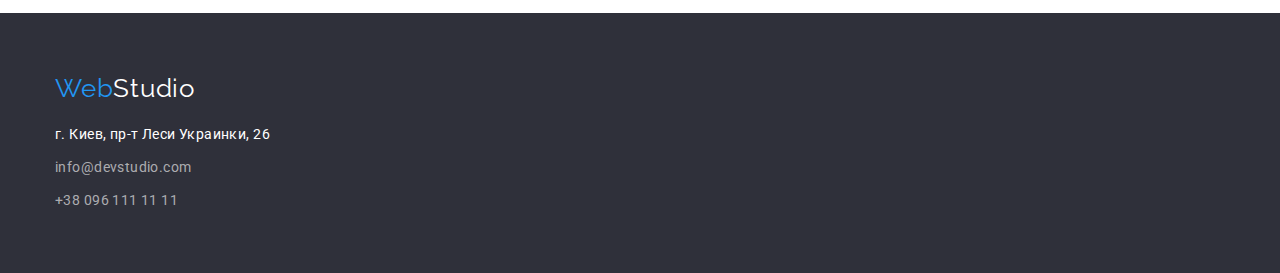
==== commit 95600302: "Доработки (скругление рамок/кнопок)" ====
--- a/portfolio.html
+++ b/portfolio.html
@@ -50,7 +50,7 @@
     </ul>
     <!-- Портфолио -->
     <ul class="portfolio">
-        <li class="portfolio-list"><a href=""><img src="images/img-portfolio-sq.jpeg" width="370" alt="на ноутбуке открыт сайт"> <div class="portfolio-list-text"><h3 class="portfolio-h3">Техно кряк</h3><p class="portfolio-text">Веб-сайт</p></div>
+        <li class="portfolio-list"><a href="./index.html"><img src="images/img-portfolio-sq.jpeg" width="370" alt="на ноутбуке открыт сайт"> <div class="portfolio-list-text"><h3 class="portfolio-h3">Техно кряк</h3><p class="portfolio-text">Веб-сайт</p></div>
         </a></li>
         <li class="portfolio-list"><a href=""><img src="images/img2-portfolio-sq.jpeg" width="370" alt="два баскетболиста боряться за мяч"> <div class="portfolio-list-text"><h3 class="portfolio-h3">Постер New Orlean vs Golden Star</h3><p class="portfolio-text">Дизайн</p></div></a></li>
         <li class="portfolio-list"><a href=""><img src="images/img3-portfolio-sq.jpeg" width="370" alt="реклама ресторана морской еды"> <div class="portfolio-list-text"><h3 class="portfolio-h3">Ресторан Seafood</h3><p class="portfolio-text">Приложение</p></div></a></li>
--- a/css/styles.css
+++ b/css/styles.css
@@ -166,6 +166,10 @@
 .portfolio-list {
   margin-bottom: 20px;
 }
+
+.portfolio-list img {
+  display: block;
+}
 /* 1px solid var(--border-header-color); */
 .portfolio-list-text {
   padding-left: 24px;
@@ -208,8 +212,7 @@
   cursor: pointer;
 }
 /* Подвал */
-.footer-section-content {
-}
+
 .footer-section {
   background-color: var(--h1-section-and-footer-color);
   padding-top: 60px;
@@ -318,6 +321,9 @@
   color: var(--white-color);
   letter-spacing: 0.06em;
   padding: 10px 32px;
+  border-radius: 4px;
+  border: none;
+  box-shadow: 0px 4px 4px rgba(0, 0, 0, 0.15);
 }
 .button-h1-section:hover,
 :focus {
@@ -409,6 +415,9 @@
 }
 .our-team-item {
   background-color: var(--white-color);
+  box-shadow: 0px 1px 3px rgba(0, 0, 0, 0.12), 0px 1px 1px rgba(0, 0, 0, 0.14),
+    0px 2px 1px rgba(0, 0, 0, 0.2);
+  border-radius: 0px 0px 4px 4px;
 }
 .our-team-about-text {
   padding-top: 30px;
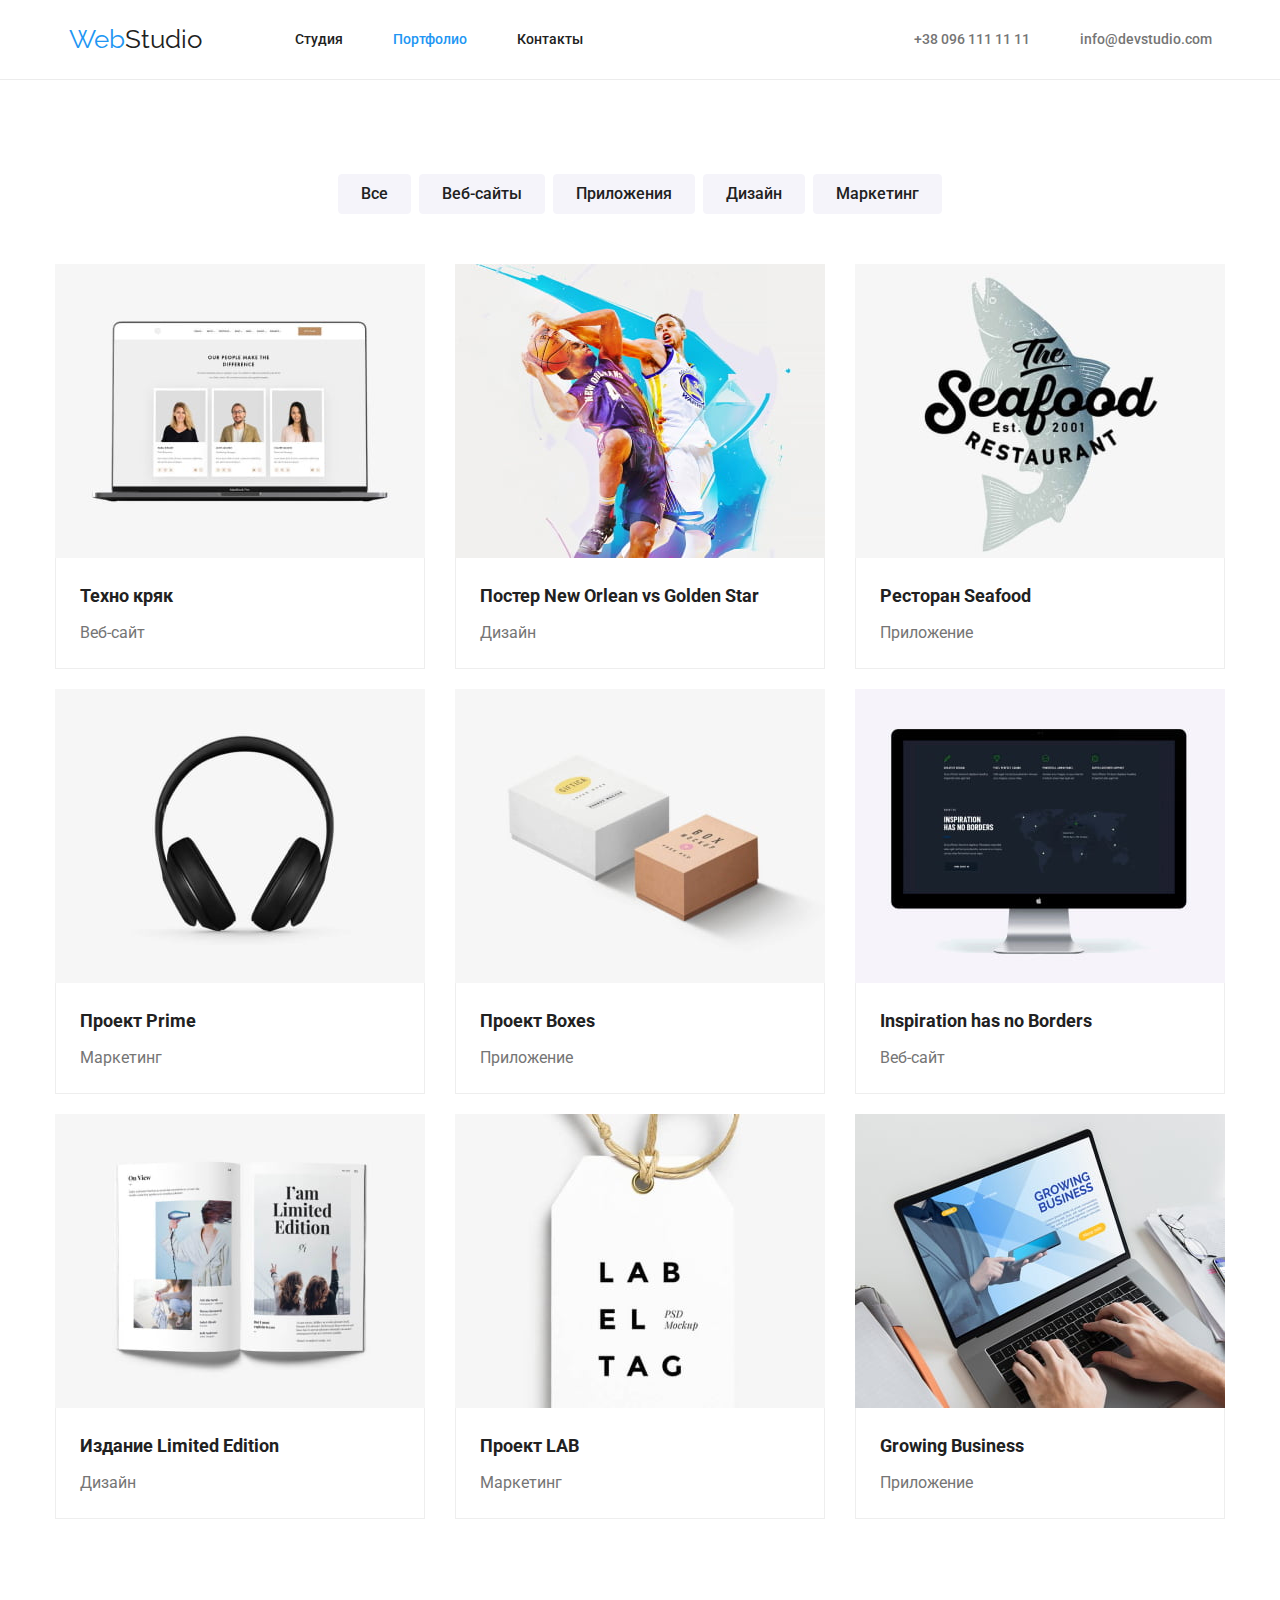
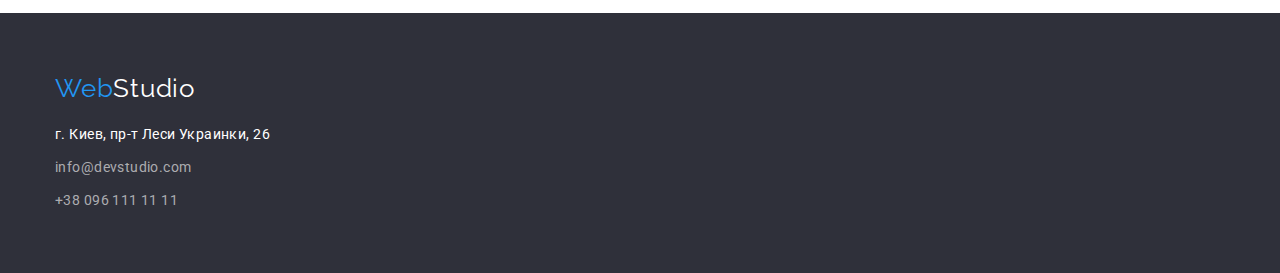
==== commit 807eeb70: "Заменил img Basketball" ====
--- a/portfolio.html
+++ b/portfolio.html
@@ -52,7 +52,7 @@
     <ul class="portfolio">
         <li class="portfolio-list"><a href="./index.html"><img src="images/img-portfolio-sq.jpeg" width="370" alt="на ноутбуке открыт сайт"> <div class="portfolio-list-text"><h3 class="portfolio-h3">Техно кряк</h3><p class="portfolio-text">Веб-сайт</p></div>
         </a></li>
-        <li class="portfolio-list"><a href=""><img src="images/img2-portfolio-sq.jpeg" width="370" alt="два баскетболиста боряться за мяч"> <div class="portfolio-list-text"><h3 class="portfolio-h3">Постер New Orlean vs Golden Star</h3><p class="portfolio-text">Дизайн</p></div></a></li>
+        <li class="portfolio-list"><a href=""><img src="images/img-basketball-sq.jpeg" width="370" alt="два баскетболиста боряться за мяч"> <div class="portfolio-list-text"><h3 class="portfolio-h3">Постер New Orlean vs Golden Star</h3><p class="portfolio-text">Дизайн</p></div></a></li>
         <li class="portfolio-list"><a href=""><img src="images/img3-portfolio-sq.jpeg" width="370" alt="реклама ресторана морской еды"> <div class="portfolio-list-text"><h3 class="portfolio-h3">Ресторан Seafood</h3><p class="portfolio-text">Приложение</p></div></a></li>
         <li class="portfolio-list"><a href=""><img src="images/img4-portfolio-sq.jpeg" width="370" alt="черные наушники"> <div class="portfolio-list-text"><h3 class="portfolio-h3">Проект Prime</h3><p class="portfolio-text">Маркетинг</p></div></a></li>
         <li class="portfolio-list"><a href=""><img src="images/img5-portfolio-sq.jpeg" width="370" alt="две коробки коричневая и белая"> <div class="portfolio-list-text"><h3 class="portfolio-h3">Проект Boxes</h3><p class="portfolio-text">Приложение</p></div></a></li>
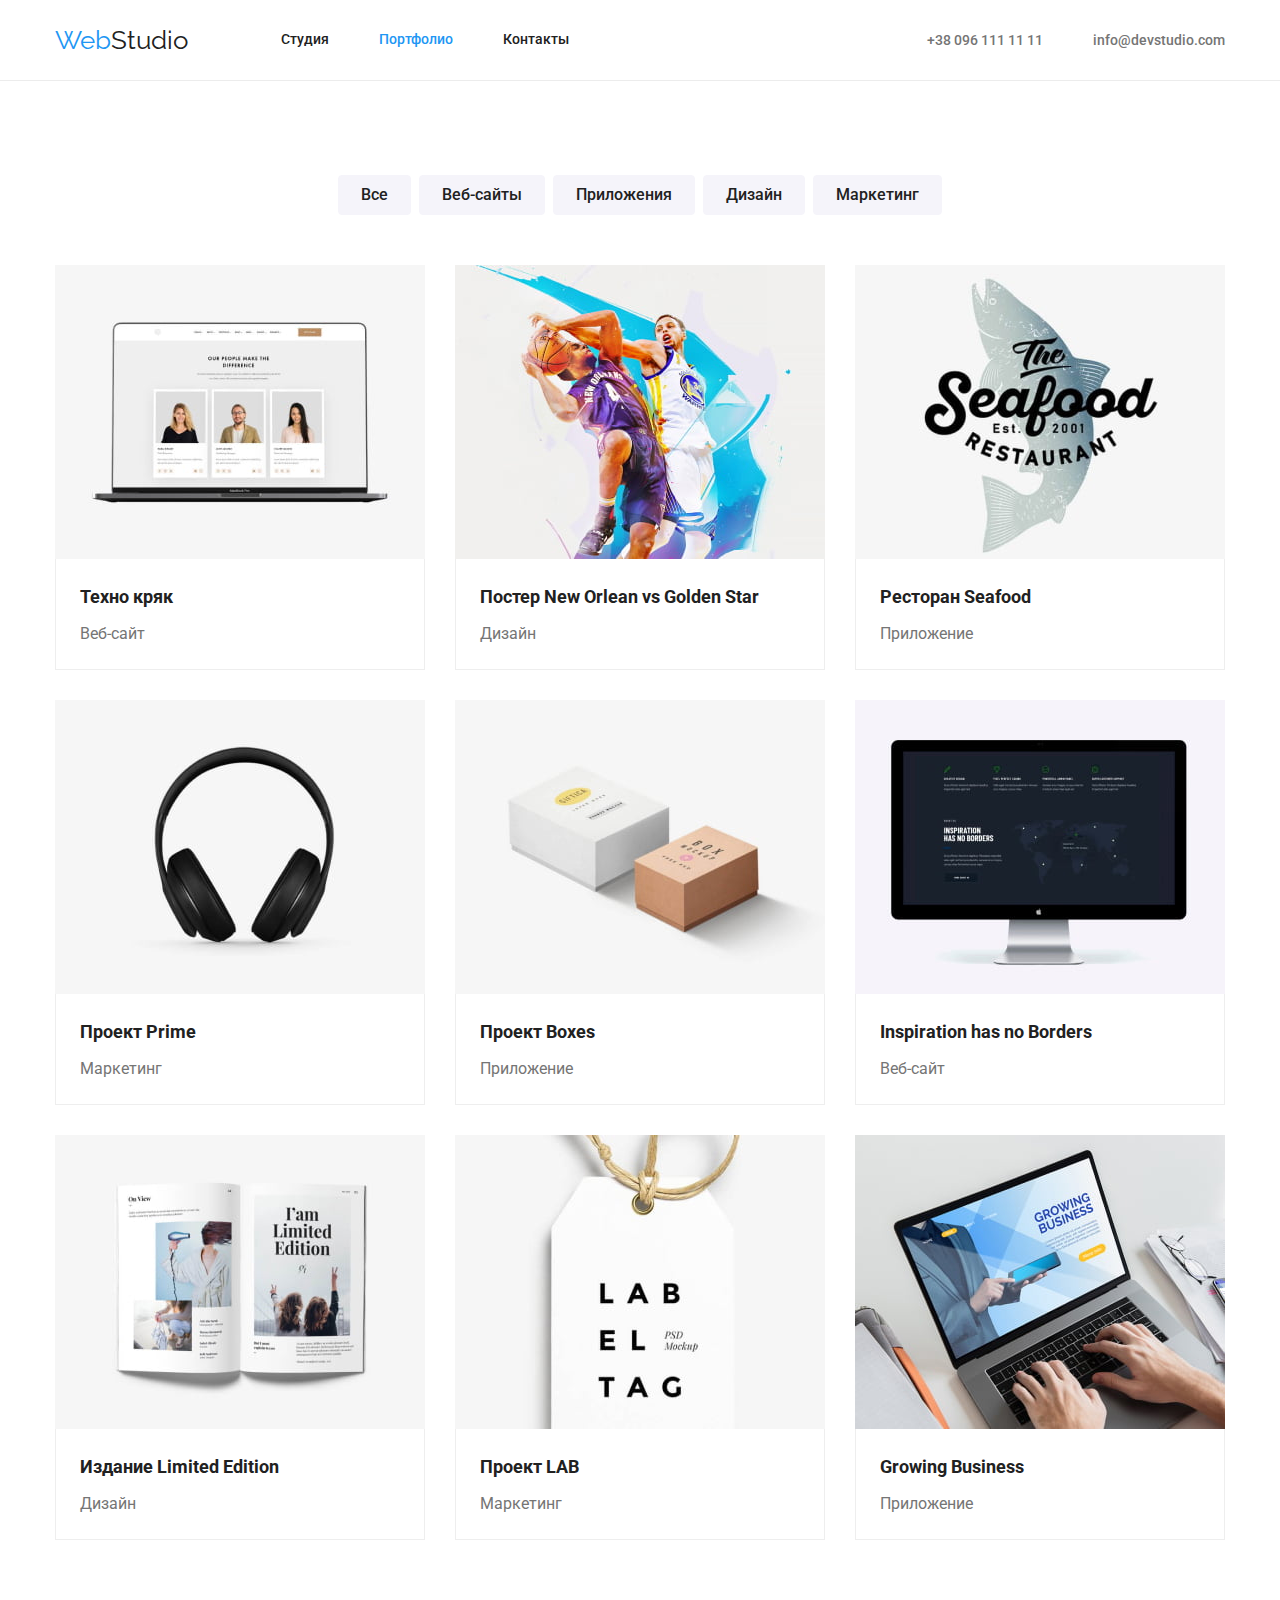
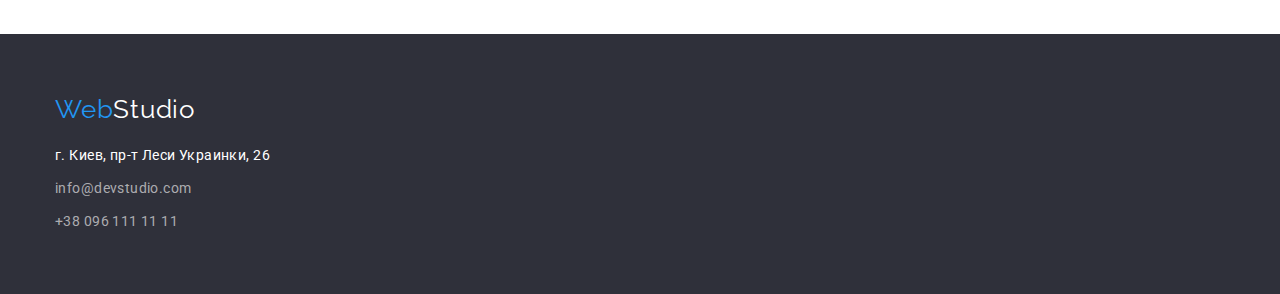
==== commit 5a73e8de: "Исправление ошибок по ДЗ-3" ====
--- a/portfolio.html
+++ b/portfolio.html
@@ -38,8 +38,8 @@
 <!-- Основное -->
 <main>
     <!-- Фильтры -->
-<section class="main-content">
-    <div class="container main-container">
+<div class="container main-content">
+    <section class="main-container">
     
     <ul class="button-section">
         <li class="button-list"><button class="button-filter" type="button">Все</button></li>
@@ -61,7 +61,7 @@
         <li class="portfolio-list"><a href=""><img src="images/img8-portfolio-sq.jpeg" width="370" alt="лейба от одежды"> <div class="portfolio-list-text"><h3 class="portfolio-h3">Проект LAB</h3><p class="portfolio-text">Маркетинг</p></div></a></li>
         <li class="portfolio-list"><a href=""><img src="images/img9-portfolio-sq.jpeg" width="370" alt="парень печатает на ноутбуке"> <div class="portfolio-list-text"><h3 class="portfolio-h3">Growing Business</h3><p class="portfolio-text">Приложение</p></div></a></li>
     </ul>
-</section>
+    </section>
 </div>
 </main>
 <!-- Подвал -->
--- a/css/styles.css
+++ b/css/styles.css
@@ -20,6 +20,9 @@
 /* PORTFOLIO HTML */
 /* Шапка */
 
+img {
+  display: block;
+}
 a {
   text-decoration: none;
 }
@@ -29,25 +32,25 @@
 header {
   border-bottom: 1px solid var(--border-header-color);
 }
-.container.header {
-  padding-top: 24px;
-  padding-bottom: 25px;
+.container {
   width: 1200px;
-  display: flex;
-  align-items: center;
   margin-left: auto;
   margin-right: auto;
-  justify-content: center;
-}
-.logo {
-  margin-right: 93px;
-}
+  padding-left: 15px;
+  padding-right: 15px;
+}
+.container.header {
+  display: flex;
+  align-items: center;
+}
+
 .logo-text {
   font-size: 26px;
   line-height: 1.17;
   font-family: Raleway;
   text-decoration: none;
   color: var(--black-text-color);
+  margin-right: 93px;
 }
 .logo-text:hover {
   color: var(--black-text-color);
@@ -76,7 +79,7 @@
 .nav-list {
   display: flex;
   padding-left: 0px;
-  margin-left: 331px;
+  margin-left: auto;
   margin-top: 0px;
   margin-bottom: 0px;
 }
@@ -85,6 +88,9 @@
   margin-right: 50px;
 }
 .nav-link {
+  display: block;
+  padding-top: 32px;
+  padding-bottom: 32px;
   font-size: 14px;
   line-height: 1.14;
   font-weight: 500;
@@ -96,8 +102,8 @@
 }
 /* Основной контент */
 .main-content {
-  margin-top: 94px;
-  margin-bottom: 94px;
+  padding-top: 94px;
+  padding-bottom: 94px;
 }
 /* Кнопки навигации сайта */
 #studio {
@@ -164,12 +170,9 @@
   margin-bottom: 0px;
 }
 .portfolio-list {
-  margin-bottom: 20px;
-}
-
-.portfolio-list img {
-  display: block;
-}
+  margin-bottom: 30px;
+}
+
 /* 1px solid var(--border-header-color); */
 .portfolio-list-text {
   padding-left: 24px;
@@ -191,8 +194,8 @@
   font-size: 18px;
   line-height: 2;
   color: var(--black-text-color);
-  padding-bottom: 4px;
-  margin: 0px;
+  margin-bottom: 4px;
+  margin-top: 0px;
 }
 .portfolio-text {
   font-size: 16px;
@@ -274,7 +277,7 @@
   margin-top: 9px;
 }
 .footer-list-contacts li:nth-child(2n) {
-  padding-top: 9px;
+  margin-top: 9px;
 }
 .contacts-footer:focus {
   color: var(--accent-color);
@@ -284,22 +287,16 @@
 /* H1 section */
 .top-section {
   background-color: var(--h1-section-and-footer-color);
-}
-.container {
-  width: 1200px;
-  margin-left: auto;
-  margin-right: auto;
-  padding-left: 15px;
-  padding-right: 15px;
-}
+  padding-top: 200px;
+  padding-bottom: 200px;
+}
+
 .hero {
   text-align: center;
-  padding-top: 200px;
-  padding-bottom: 200px;
 }
 
 .h1-text {
-  width: 696px;
+  max-width: 696px;
   font-weight: 900;
   font-size: 44px;
   line-height: 1.36;
@@ -309,7 +306,7 @@
   margin-right: auto;
   margin-top: 0px;
   margin-bottom: 0px;
-  padding-bottom: 30px;
+  margin-bottom: 30px;
   text-transform: uppercase;
 }
 .button-h1-section {
@@ -332,7 +329,7 @@
 }
 
 /* Наши преимущества */
-.container.our-advantages {
+.our-advantages {
   padding-top: 94px;
   padding-bottom: 94px;
 }
@@ -355,7 +352,7 @@
 .our-advantages-h3 {
   font-weight: 700;
   font-size: 14px;
-  line-height: 1.14;
+  line-height: 1.17;
   letter-spacing: 0.03em;
   text-transform: uppercase;
   color: var(--black-text-color);
@@ -366,6 +363,9 @@
   margin: 0px;
 }
 /* Чем мы занимаемся */
+.what-we-do {
+  padding-bottom: 94px;
+}
 .what-we-do-text {
   font-weight: 700;
   font-size: 36px;
@@ -388,12 +388,10 @@
 /* Наша команда */
 .our-team-section {
   background-color: var(--our-team-section-color);
-  margin-top: 94px;
-}
-.our-team-table {
   padding-top: 94px;
   padding-bottom: 94px;
 }
+
 .our-team-list {
   display: flex;
   margin-top: 50px;
@@ -431,7 +429,7 @@
   letter-spacing: 0.03em;
   color: var(--black-text-color);
   margin: 0px;
-  padding-bottom: 10px;
+  margin-bottom: 10px;
 }
 .our-team-profession {
   font-size: 16px;
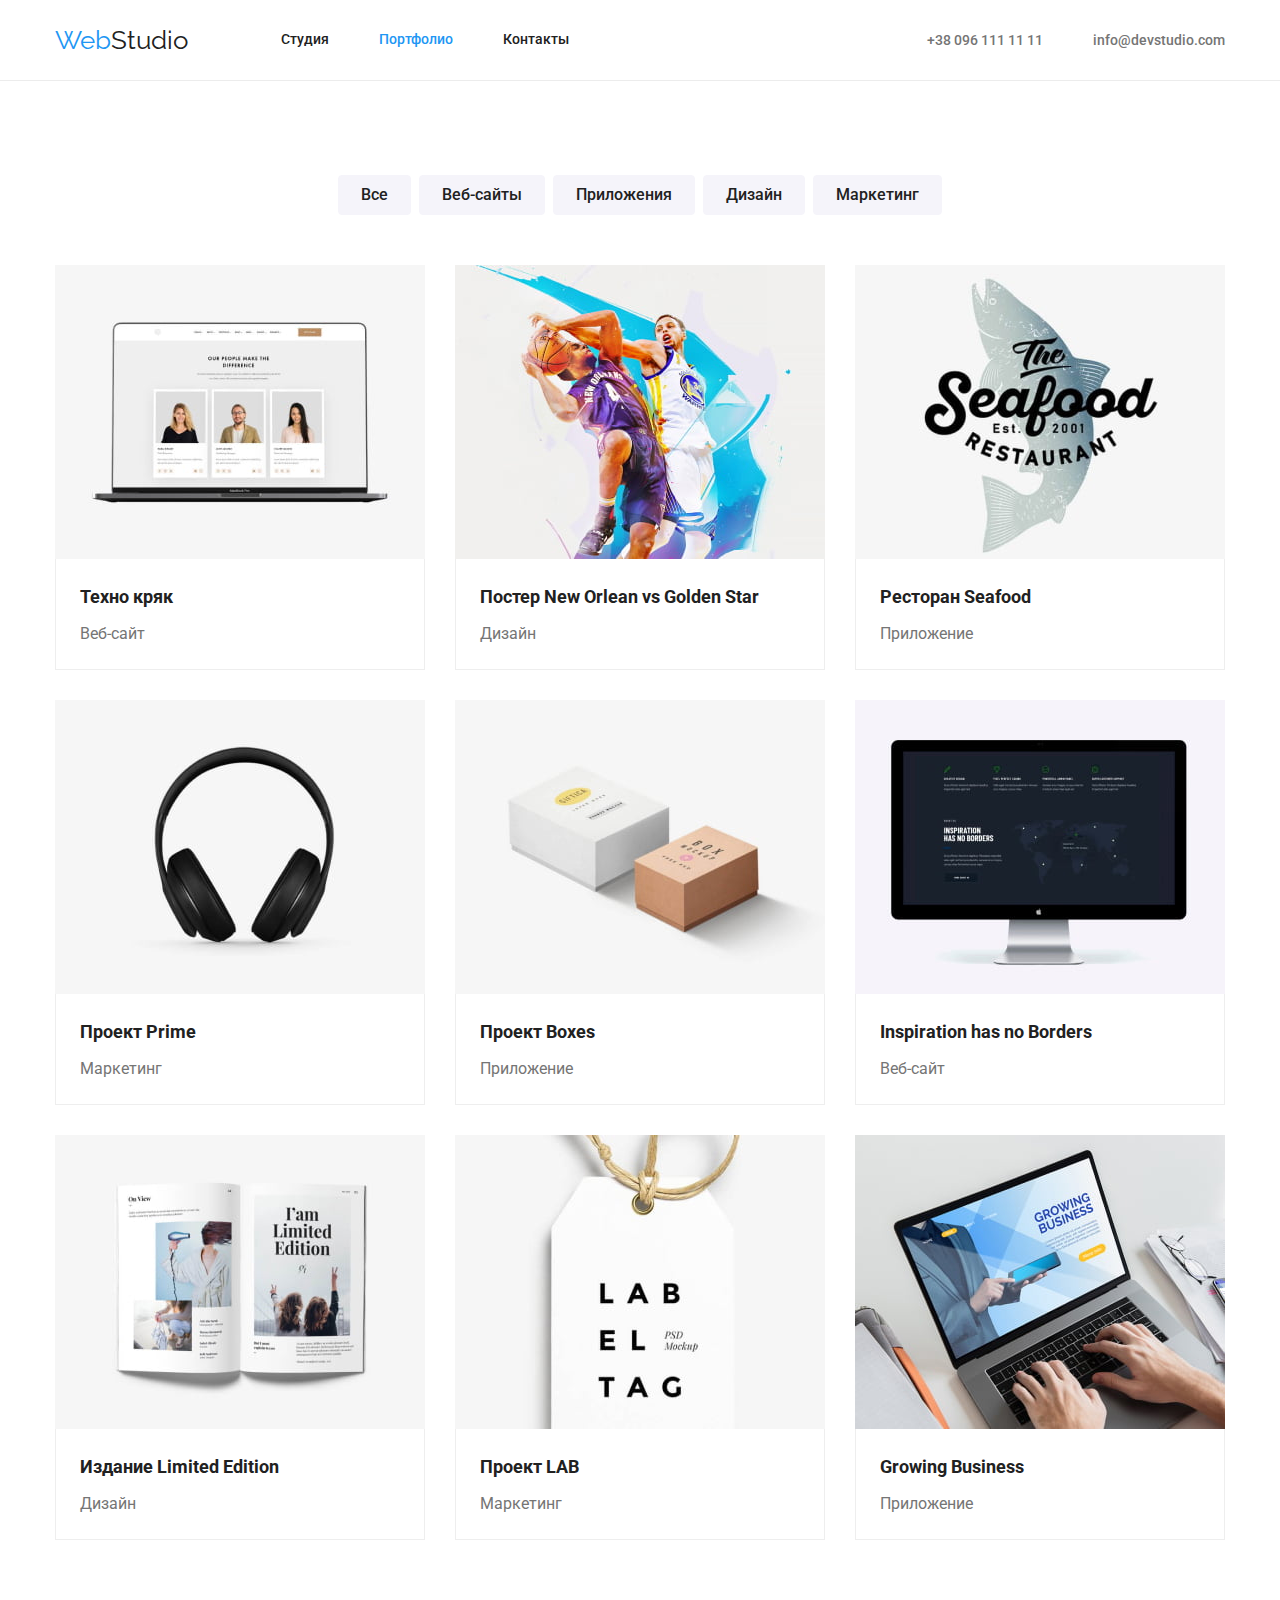
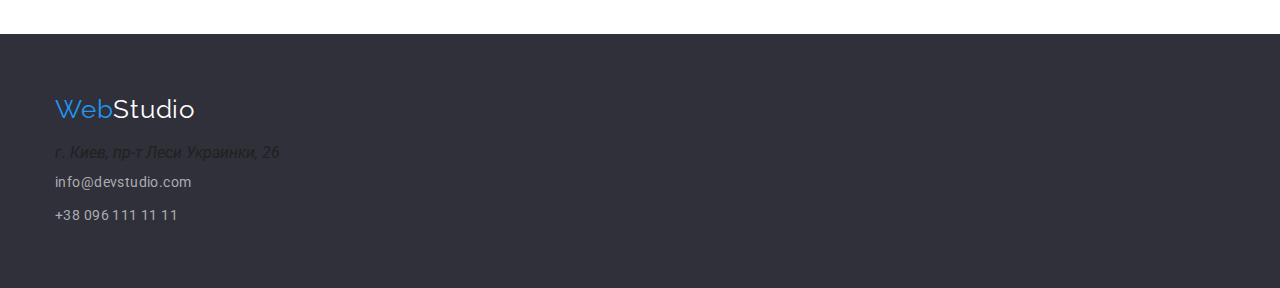
==== commit c5e2f6e4: "Исправление ошибок (section > div)" ====
--- a/portfolio.html
+++ b/portfolio.html
@@ -38,8 +38,8 @@
 <!-- Основное -->
 <main>
     <!-- Фильтры -->
-<div class="container main-content">
-    <section class="main-container">
+<section class="section">
+    <div class="container main-container">
     
     <ul class="button-section">
         <li class="button-list"><button class="button-filter" type="button">Все</button></li>
@@ -61,8 +61,8 @@
         <li class="portfolio-list"><a href=""><img src="images/img8-portfolio-sq.jpeg" width="370" alt="лейба от одежды"> <div class="portfolio-list-text"><h3 class="portfolio-h3">Проект LAB</h3><p class="portfolio-text">Маркетинг</p></div></a></li>
         <li class="portfolio-list"><a href=""><img src="images/img9-portfolio-sq.jpeg" width="370" alt="парень печатает на ноутбуке"> <div class="portfolio-list-text"><h3 class="portfolio-h3">Growing Business</h3><p class="portfolio-text">Приложение</p></div></a></li>
     </ul>
-    </section>
-</div>
+    </div>
+</section>
 </main>
 <!-- Подвал -->
 <footer class="footer-section">
--- a/css/styles.css
+++ b/css/styles.css
@@ -101,7 +101,7 @@
   color: var(--accent-color);
 }
 /* Основной контент */
-.main-content {
+.section {
   padding-top: 94px;
   padding-bottom: 94px;
 }
@@ -259,7 +259,7 @@
   margin-bottom: 0px;
   margin-top: 0px;
 }
-.address-item {
+.address {
   color: var(--white-color);
   font-size: 14px;
   line-height: 1.71;
@@ -329,10 +329,7 @@
 }
 
 /* Наши преимущества */
-.our-advantages {
-  padding-top: 94px;
-  padding-bottom: 94px;
-}
+
 .our-advantages-list {
   display: flex;
   padding: 0px;
@@ -363,8 +360,8 @@
   margin: 0px;
 }
 /* Чем мы занимаемся */
-.what-we-do {
-  padding-bottom: 94px;
+.section.what-we-do {
+  padding-top: 0px;
 }
 .what-we-do-text {
   font-weight: 700;
@@ -385,11 +382,11 @@
 .what-we-do-img-list .what-we-do-img-item:not(:last-child) {
   margin-right: 30px;
 }
+
 /* Наша команда */
+
 .our-team-section {
   background-color: var(--our-team-section-color);
-  padding-top: 94px;
-  padding-bottom: 94px;
 }
 
 .our-team-list {
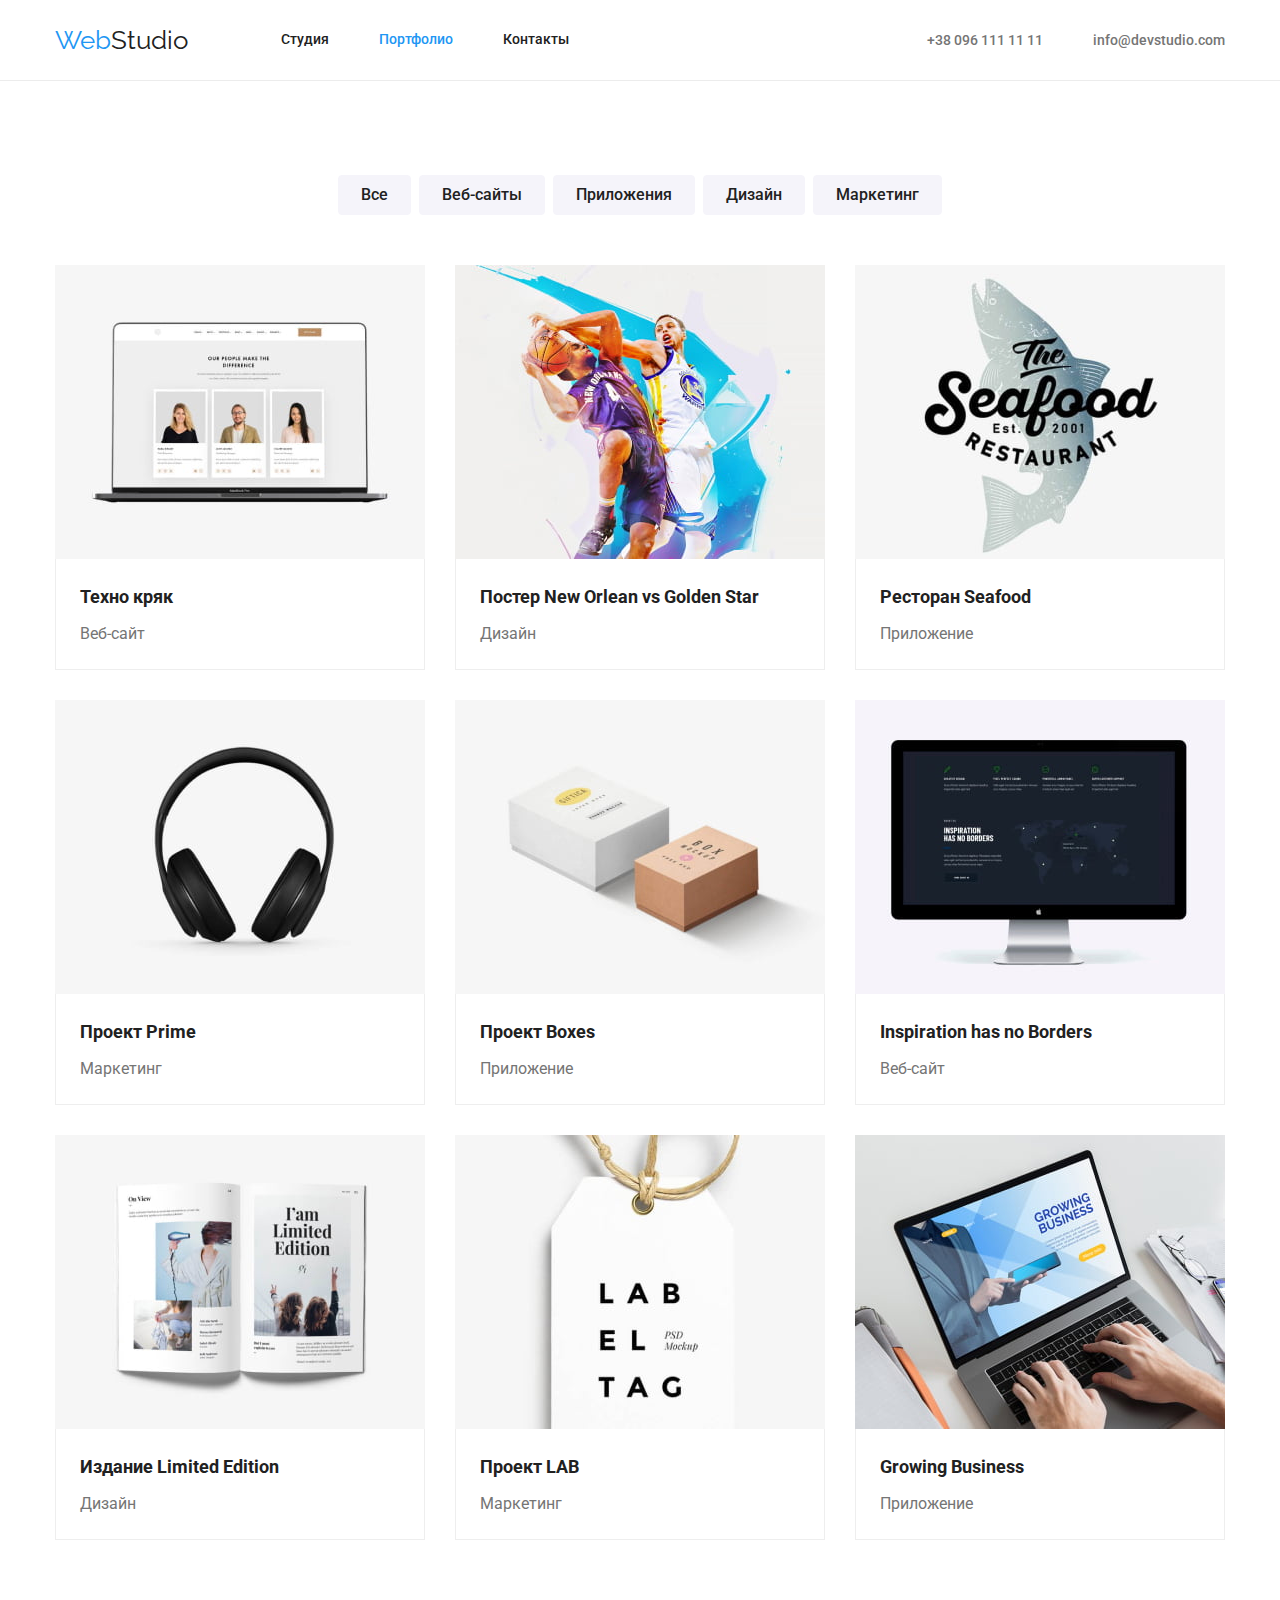
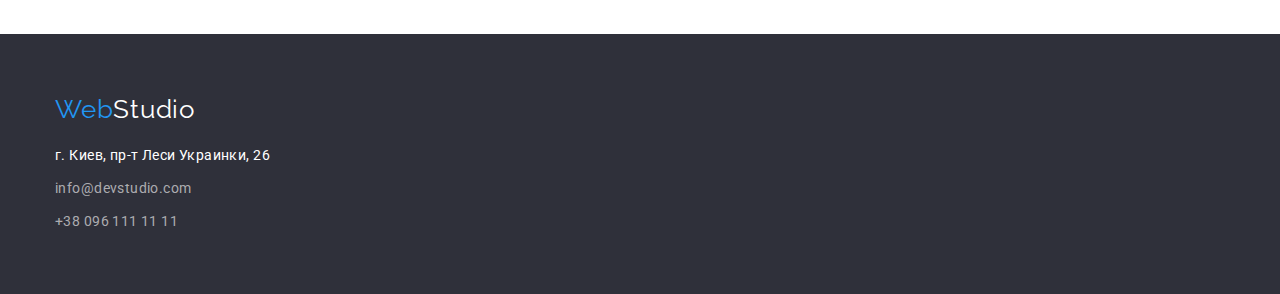
==== commit f1e44463: "поправка в address" ====
--- a/portfolio.html
+++ b/portfolio.html
@@ -69,8 +69,8 @@
     <div class="container footer-section-content">
         <a class="logo-footer" href="#"><span class="logo-footer-text">Web</span><span
                 class="logo-footer-text-two">Studio</span></a>
-        <address>
-            <section class="address-item">г. Киев, пр-т Леси Украинки, 26</section>
+        <address class="address">
+            г. Киев, пр-т Леси Украинки, 26
             <ul class="footer-list-contacts">
                 <li><a class="contacts-footer" href="mailto:info@devstudio.com">info@devstudio.com</a></li>
                 <li><a class="contacts-footer" href="tel:+380961111111">+38 096 111 11 11</a></li>
